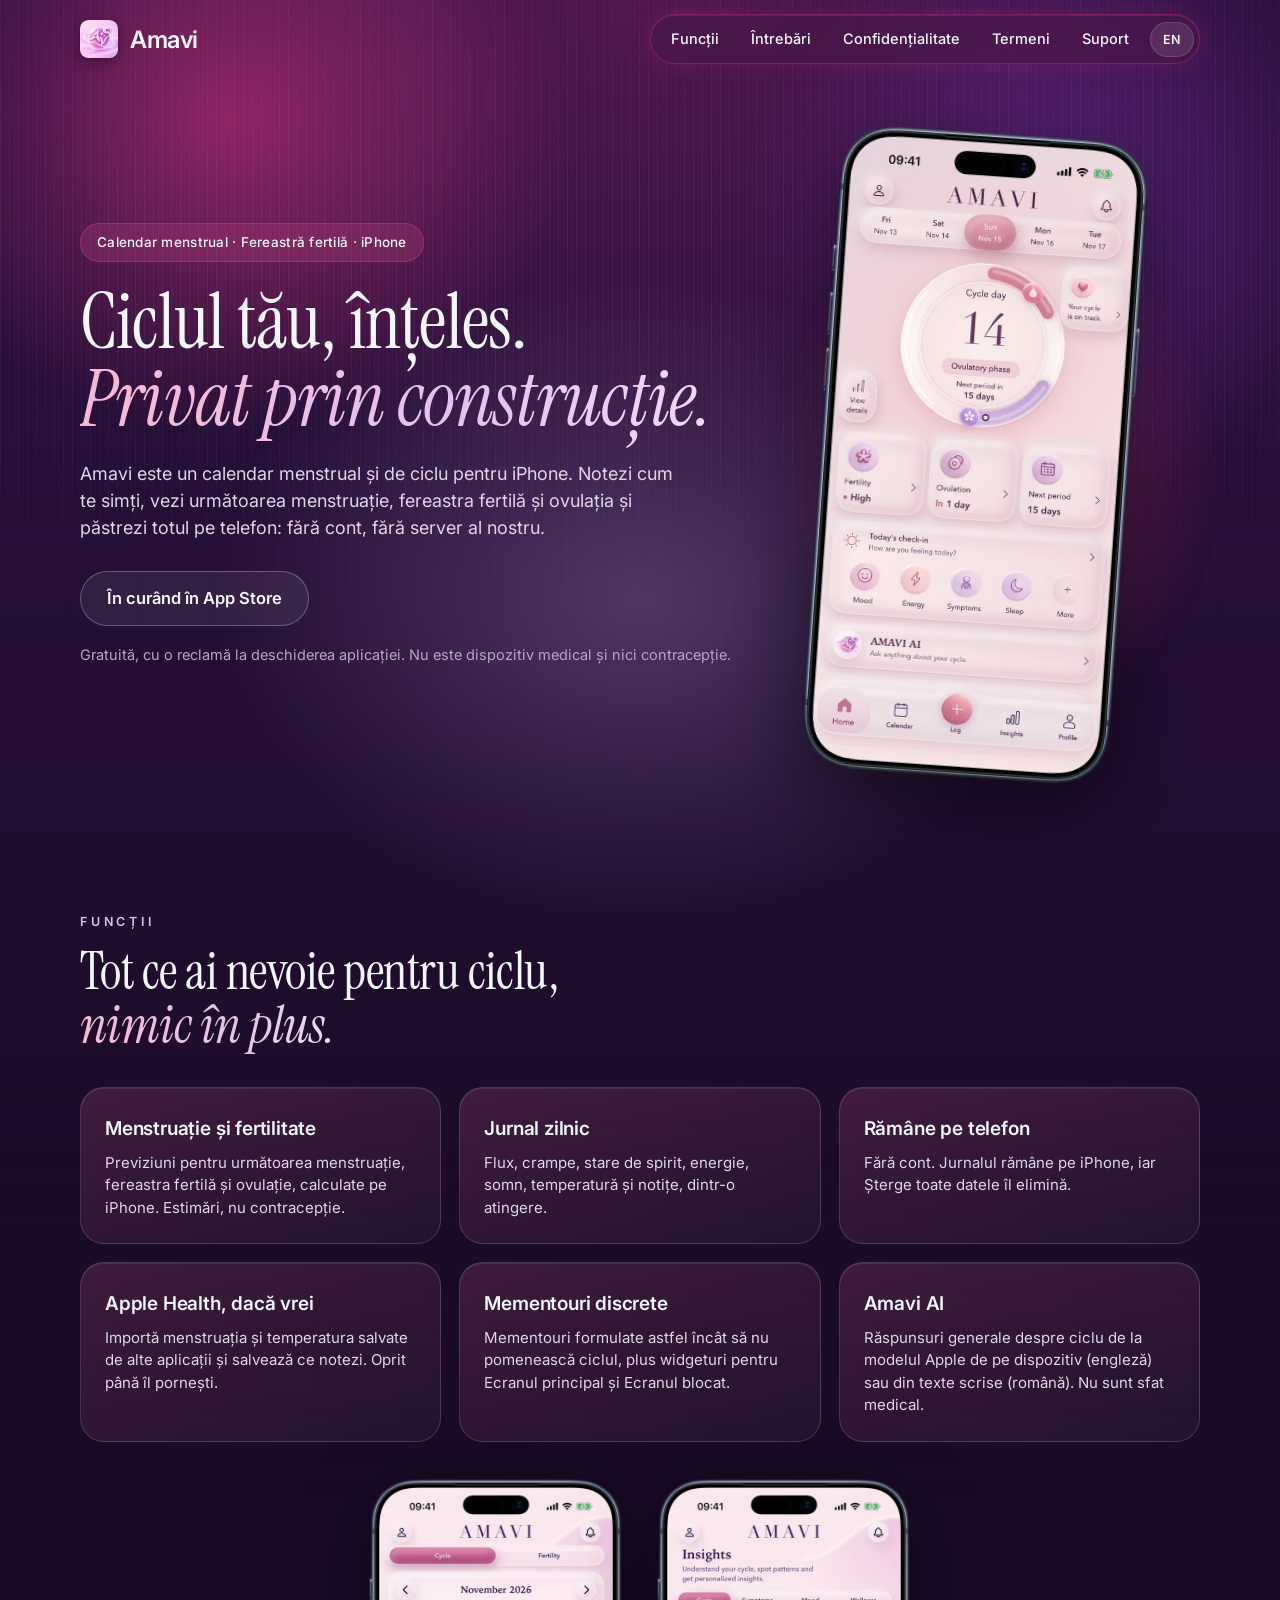
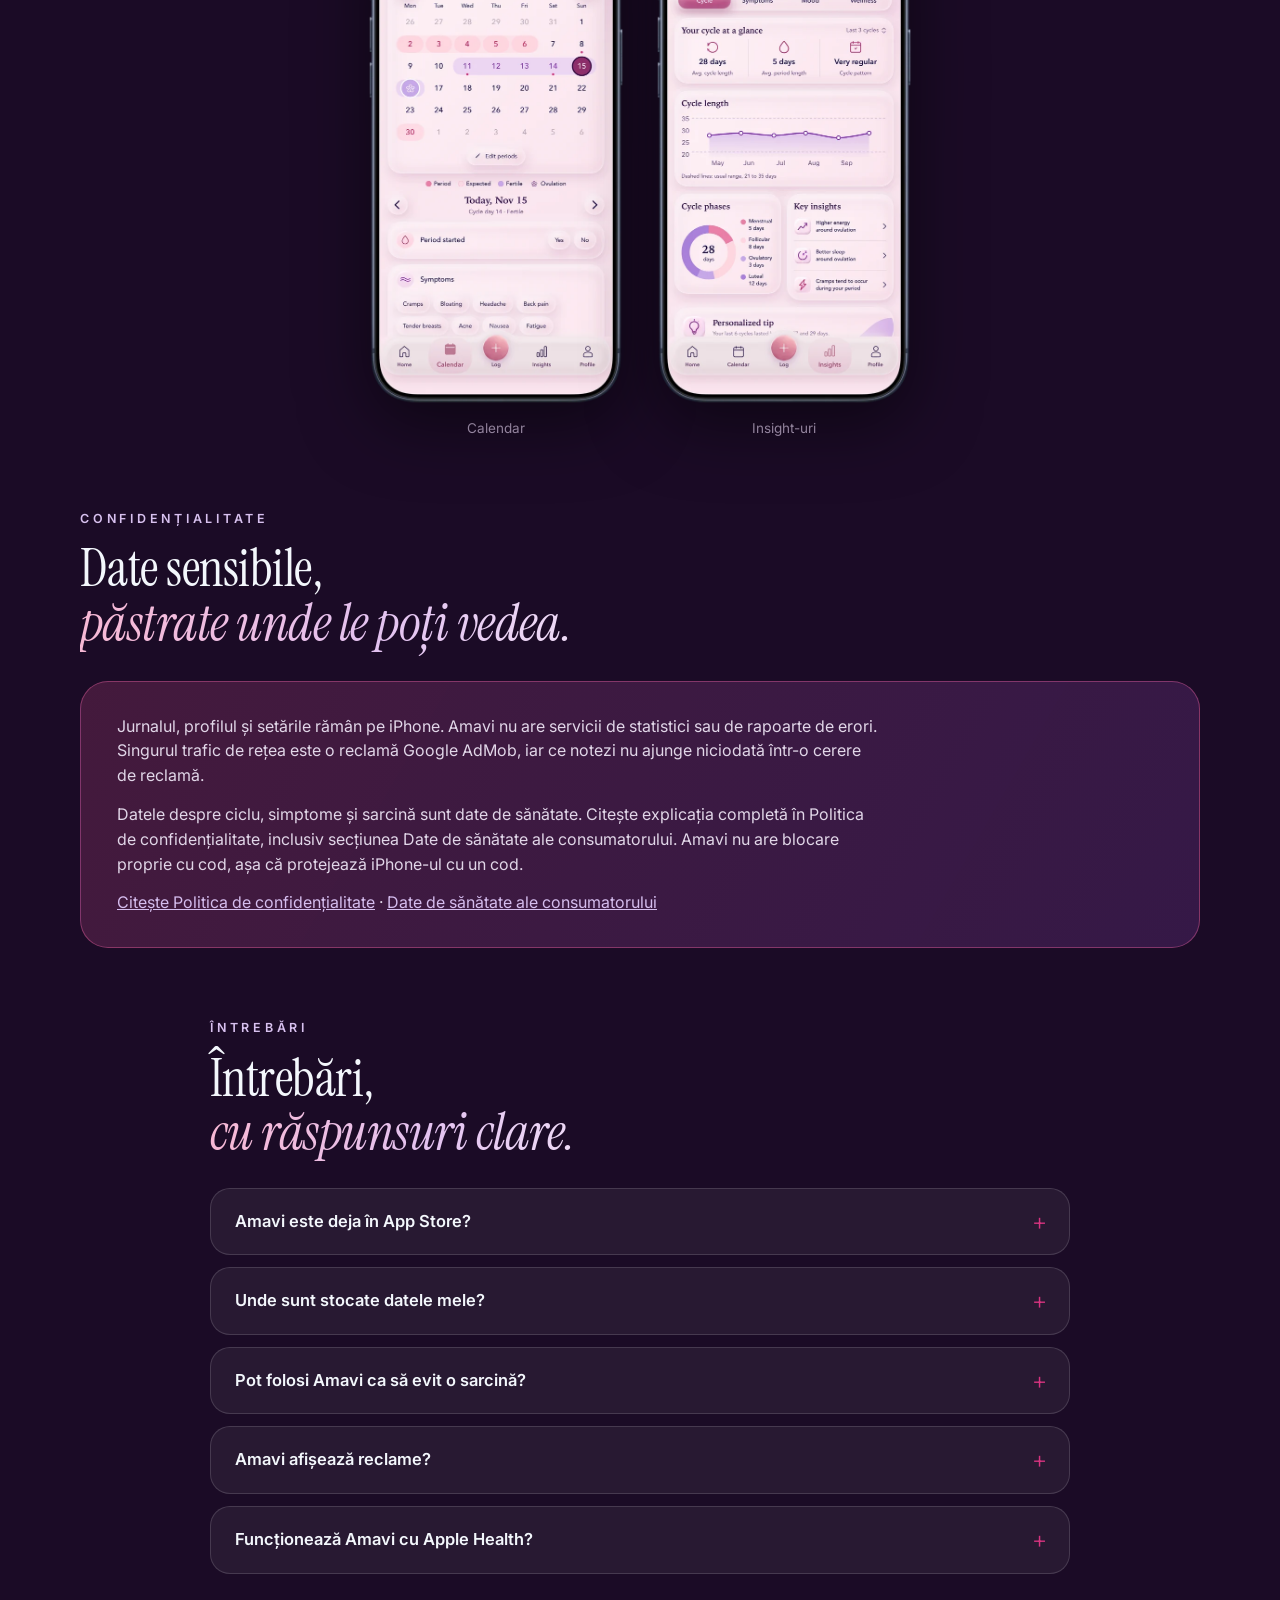
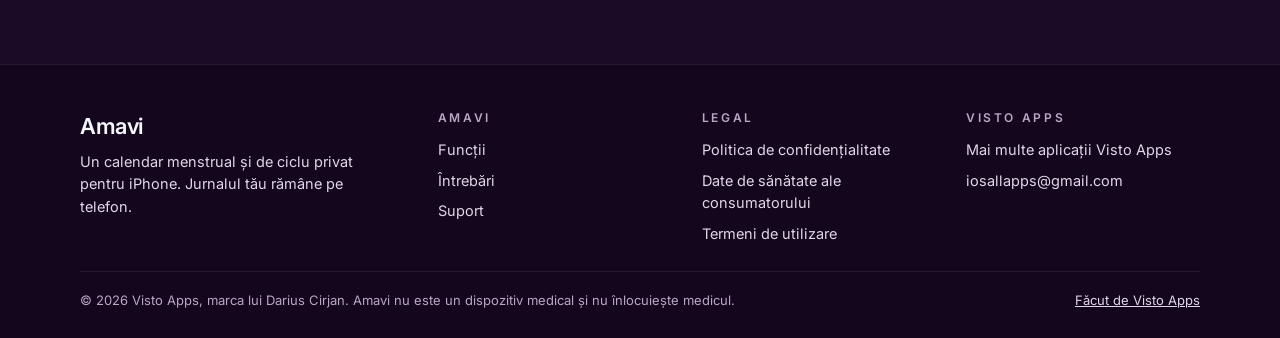
==== ro/index.html @ e2c87679 "Redesign site in the Visto style - aurora in the app palette, glass cards, real app screens, bilingu" ====
<!DOCTYPE html>
<html lang="ro" data-lang-fixed="ro">
<head>
    <meta charset="UTF-8">
    <meta name="viewport" content="width=device-width, initial-scale=1.0">
    <title data-en="Amavi: Period Tracker and Cycle Calendar" data-ro="Amavi: calendar menstrual și tracker de ciclu">Amavi: calendar menstrual și tracker de ciclu</title>
    <meta name="description" content="Amavi este un calendar menstrual privat pentru iPhone: următoarea menstruație, fereastra fertilă, ovulația și jurnal zilnic. Jurnalul rămâne pe telefonul tău. În curând." data-ro="Amavi este un calendar menstrual privat pentru iPhone: următoarea menstruație, fereastra fertilă, ovulația și jurnal zilnic. Jurnalul rămâne pe telefonul tău. În curând.">
    <meta name="author" content="Visto Apps">
    <meta name="robots" content="index, follow">
    <link rel="canonical" href="https://amaviapp.com/ro/">
    <link rel="alternate" hreflang="en" href="https://amaviapp.com/">
    <link rel="alternate" hreflang="ro" href="https://amaviapp.com/ro/">
    <link rel="alternate" hreflang="x-default" href="https://amaviapp.com/">
    <meta property="og:title" content="Amavi: calendar menstrual și de ciclu privat pentru iPhone" data-ro="Amavi: calendar menstrual și de ciclu privat pentru iPhone">
    <meta property="og:description" content="Previziuni pentru menstruație, fereastra fertilă și ovulație și jurnal zilnic. Jurnalul rămâne pe iPhone. În curând în App Store." data-ro="Previziuni pentru menstruație, fereastra fertilă și ovulație și jurnal zilnic. Jurnalul rămâne pe iPhone. În curând în App Store.">
    <meta property="og:type" content="website">
    <meta property="og:url" content="https://amaviapp.com/ro/">
    <meta property="og:site_name" content="Amavi">
    <meta property="og:image" content="https://amaviapp.com/og-image.jpg">
    <meta property="og:image:width" content="1200">
    <meta property="og:image:height" content="630">
    <meta property="og:locale" content="ro_RO">
    <meta property="og:locale:alternate" content="en_GB">
    <meta name="twitter:card" content="summary_large_image">
    <meta name="twitter:title" content="Amavi: calendar menstrual și de ciclu privat pentru iPhone" data-ro="Amavi: calendar menstrual și de ciclu privat pentru iPhone">
    <meta name="twitter:description" content="Previziuni pentru menstruație, fereastra fertilă și ovulație și jurnal zilnic. Jurnalul rămâne pe iPhone. În curând în App Store." data-ro="Previziuni pentru menstruație, fereastra fertilă și ovulație și jurnal zilnic. Jurnalul rămâne pe iPhone. În curând în App Store.">
    <meta name="twitter:image" content="https://amaviapp.com/og-image.jpg">
    <link rel="icon" type="image/png" sizes="32x32" href="../favicon-32.png">
    <link rel="icon" type="image/x-icon" href="../favicon.ico">
    <link rel="apple-touch-icon" href="../apple-touch-icon.png">
    <meta name="theme-color" content="#1b0b26">
    <meta name="apple-mobile-web-app-title" content="Amavi">
    <link rel="preload" href="../assets/fonts/instrument-serif.woff2" as="font" type="font/woff2" crossorigin>
    <link rel="preload" href="../assets/fonts/inter.woff2" as="font" type="font/woff2" crossorigin>
    <link rel="preload" href="../img/phone/home.webp" as="image" type="image/webp" fetchpriority="high">
    <link rel="stylesheet" href="../styles.css?v=20261115a">
    <script type="application/ld+json">{"@context": "https://schema.org", "@graph": [{"@type": "MobileApplication", "@id": "https://amaviapp.com/#app", "name": "Amavi", "alternateName": "Amavi: Period Tracker", "description": "Private period and cycle tracker for iPhone: log your cycle and get forecasts for your next period, fertile window and ovulation. Your logs stay on your iPhone.", "operatingSystem": "iOS 18.0 or later", "applicationCategory": "HealthApplication", "url": "https://amaviapp.com/", "image": "https://amaviapp.com/img/icon-256.webp", "screenshot": ["https://amaviapp.com/img/phone/home.webp", "https://amaviapp.com/img/phone/calendar.webp", "https://amaviapp.com/img/phone/insights.webp"], "inLanguage": ["en", "ro"], "author": {"@id": "https://vistoapps.com/#org"}, "publisher": {"@id": "https://vistoapps.com/#org"}}, {"@type": "Organization", "@id": "https://vistoapps.com/#org", "name": "Visto Apps", "url": "https://vistoapps.com", "email": "iosallapps@gmail.com", "founder": {"@type": "Person", "name": "Darius Cirjan"}}, {"@type": "WebSite", "@id": "https://amaviapp.com/#site", "url": "https://amaviapp.com/", "name": "Amavi", "publisher": {"@id": "https://vistoapps.com/#org"}, "inLanguage": ["en", "ro"]}]}</script>
    <script src="../animations.js?v=20261115a" defer></script>
    <script type="application/ld+json" data-gen="faq">{"@context": "https://schema.org", "@type": "FAQPage", "mainEntity": [{"@type": "Question", "name": "Amavi este deja în App Store?", "acceptedAnswer": {"@type": "Answer", "text": "Încă nu. Amavi vine în curând în App Store pentru iPhone (iOS 18 sau mai nou)."}}, {"@type": "Question", "name": "Unde sunt stocate datele mele?", "acceptedAnswer": {"@type": "Answer", "text": "Doar pe iPhone-ul tău. Nu există cont și nici server al nostru care să primească jurnalul. În aplicație, Profil, Șterge toate datele elimină tot. Vezi Politica de confidențialitate pentru detalii, inclusiv despre Apple Health și copiile de siguranță."}}, {"@type": "Question", "name": "Pot folosi Amavi ca să evit o sarcină?", "acceptedAnswer": {"@type": "Answer", "text": "Nu. Amavi nu este un contraceptiv și nici un dispozitiv medical. Previziunile pentru menstruație, fereastra fertilă și ovulație sunt estimări și pot fi greșite. Discută cu medicul despre contracepție."}}, {"@type": "Question", "name": "Amavi afișează reclame?", "acceptedAnswer": {"@type": "Answer", "text": "Da. Amavi este gratuită și afișează o reclamă pe tot ecranul de la Google AdMob când deschizi aplicația sau te întorci în ea. Ce notezi nu ajunge niciodată într-o cerere de reclamă. Alegerile pentru reclame se schimbă în Profil, Opțiuni de confidențialitate pentru reclame (unde se aplică formularul de consimțământ) și în Setări iOS, Confidențialitate și securitate, Urmărire."}}, {"@type": "Question", "name": "Funcționează Amavi cu Apple Health?", "acceptedAnswer": {"@type": "Answer", "text": "Opțional. Dacă pornești Profil, Apple Health, Amavi citește menstruația, sângerările intermenstruale, temperatura bazală, testele de ovulație și de sarcină și activitatea sexuală salvate de alte aplicații și salvează ce notezi. Totul rămâne pe iPhone și poți opri oricând."}}]}</script>
</head>
<body>
    <a href="#main" class="skip-link" data-en="Skip to main content" data-ro="Sari la conținutul principal">Sari la conținutul principal</a>
    <div class="animated-bg" aria-hidden="true"></div>
    <header>
        <div class="container">
            <a href=".././" class="logo"><img src="../img/icon.webp" alt="" width="38" height="38">Amavi</a>
            <button class="mobile-menu-btn" aria-label="Toggle menu" aria-expanded="false">
                <svg width="24" height="24" viewBox="0 0 24 24" fill="none" stroke="currentColor" stroke-width="2" stroke-linecap="round" stroke-linejoin="round" aria-hidden="true"><line x1="3" y1="6" x2="21" y2="6"></line><line x1="3" y1="12" x2="21" y2="12"></line><line x1="3" y1="18" x2="21" y2="18"></line></svg>
            </button>
            <nav aria-label="Main">
            <ul class="nav-links">
                <li><a href="index.html#features" data-en="Features" data-ro="Funcții">Funcții</a></li>
                <li><a href="index.html#faq" data-en="FAQ" data-ro="Întrebări">Întrebări</a></li>
                <li><a href="privacy.html" data-en="Privacy" data-ro="Confidențialitate">Confidențialitate</a></li>
                <li><a href="terms.html" data-en="Terms" data-ro="Termeni">Termeni</a></li>
                <li><a href="support.html" data-en="Support" data-ro="Suport">Suport</a></li>
                <li><button id="lang-toggle" class="lang-btn" aria-label="Switch language">RO</button></li>
            </ul>
            </nav>
        </div>
    </header>
    <main id="main">
        <section class="hero">
            <div class="container">
                <div class="hero-content">
                    <p class="hero-pill" data-en="Period tracker · Fertile window · iPhone" data-ro="Calendar menstrual · Fereastră fertilă · iPhone">Calendar menstrual · Fereastră fertilă · iPhone</p>
                    <h1 data-en="Your cycle, understood.&lt;br&gt;&lt;em&gt;Private by design.&lt;/em&gt;" data-ro="Ciclul tău, înțeles.&lt;br&gt;&lt;em&gt;Privat prin construcție.&lt;/em&gt;">Ciclul tău, înțeles.<br><em>Privat prin construcție.</em></h1>
                    <p class="tagline" data-en="Amavi is a period and cycle tracker for iPhone. Log how you feel, see your next period, fertile window and ovulation, and keep it all on your phone: no account, no server of ours." data-ro="Amavi este un calendar menstrual și de ciclu pentru iPhone. Notezi cum te simți, vezi următoarea menstruație, fereastra fertilă și ovulația și păstrezi totul pe telefon: fără cont, fără server al nostru.">Amavi este un calendar menstrual și de ciclu pentru iPhone. Notezi cum te simți, vezi următoarea menstruație, fereastra fertilă și ovulația și păstrezi totul pe telefon: fără cont, fără server al nostru.</p>
                    <div class="cta-buttons">
                        <span class="btn-soon" role="note"><span data-en="Coming soon to the App Store" data-ro="În curând în App Store">În curând în App Store</span></span>
                    </div>
                    <p class="trust-line" data-en="Free, with an ad when you open the app. Not a medical device and not contraception." data-ro="Gratuită, cu o reclamă la deschiderea aplicației. Nu este dispozitiv medical și nici contracepție.">Gratuită, cu o reclamă la deschiderea aplicației. Nu este dispozitiv medical și nici contracepție.</p>
                </div>
                <figure class="hero-phone"><img alt="Ecranul principal Amavi cu inelul ciclului, fertilitatea, ovulația și următoarea menstruație" src="../img/phone/home.webp" width="560" height="1143" fetchpriority="high" data-en="Amavi home screen with the cycle ring, fertility, ovulation and next period" data-ro="Ecranul principal Amavi cu inelul ciclului, fertilitatea, ovulația și următoarea menstruație"></figure>
            </div>
        </section>
        <section class="features" id="features">
            <div class="container">
                <span class="section-label" data-en="Features" data-ro="Funcții">Funcții</span>
                <h2 data-en="Everything for your cycle,&lt;br&gt;&lt;em&gt;nothing you did not ask for.&lt;/em&gt;" data-ro="Tot ce ai nevoie pentru ciclu,&lt;br&gt;&lt;em&gt;nimic în plus.&lt;/em&gt;">Tot ce ai nevoie pentru ciclu,<br><em>nimic în plus.</em></h2>
                <div class="features-grid">
                    <div class="feature-card"><h3 data-en="Period and fertility" data-ro="Menstruație și fertilitate">Menstruație și fertilitate</h3><p data-en="Forecasts for your next period, fertile window and ovulation, calculated on your iPhone. Estimates, not contraception." data-ro="Previziuni pentru următoarea menstruație, fereastra fertilă și ovulație, calculate pe iPhone. Estimări, nu contracepție.">Previziuni pentru următoarea menstruație, fereastra fertilă și ovulație, calculate pe iPhone. Estimări, nu contracepție.</p></div>
                    <div class="feature-card"><h3 data-en="Daily log" data-ro="Jurnal zilnic">Jurnal zilnic</h3><p data-en="Flow, cramps, mood, energy, sleep, temperature and notes, in a tap." data-ro="Flux, crampe, stare de spirit, energie, somn, temperatură și notițe, dintr-o atingere.">Flux, crampe, stare de spirit, energie, somn, temperatură și notițe, dintr-o atingere.</p></div>
                    <div class="feature-card"><h3 data-en="Stays on your phone" data-ro="Rămâne pe telefon">Rămâne pe telefon</h3><p data-en="No account. Your logs stay on your iPhone, and Delete all data removes them." data-ro="Fără cont. Jurnalul rămâne pe iPhone, iar Șterge toate datele îl elimină.">Fără cont. Jurnalul rămâne pe iPhone, iar Șterge toate datele îl elimină.</p></div>
                    <div class="feature-card"><h3 data-en="Apple Health, if you want" data-ro="Apple Health, dacă vrei">Apple Health, dacă vrei</h3><p data-en="Import periods and temperature that other apps saved, and save what you log. Off until you turn it on." data-ro="Importă menstruația și temperatura salvate de alte aplicații și salvează ce notezi. Oprit până îl pornești.">Importă menstruația și temperatura salvate de alte aplicații și salvează ce notezi. Oprit până îl pornești.</p></div>
                    <div class="feature-card"><h3 data-en="Discreet reminders" data-ro="Mementouri discrete">Mementouri discrete</h3><p data-en="Reminders worded so they never mention your cycle, and widgets for Home and Lock Screen." data-ro="Mementouri formulate astfel încât să nu pomenească ciclul, plus widgeturi pentru Ecranul principal și Ecranul blocat.">Mementouri formulate astfel încât să nu pomenească ciclul, plus widgeturi pentru Ecranul principal și Ecranul blocat.</p></div>
                    <div class="feature-card"><h3 data-en="Amavi AI" data-ro="Amavi AI">Amavi AI</h3><p data-en="General answers about your cycle from Apple&#x27;s on-device model (English) or written texts (Romanian). Not medical advice." data-ro="Răspunsuri generale despre ciclu de la modelul Apple de pe dispozitiv (engleză) sau din texte scrise (română). Nu sunt sfat medical.">Răspunsuri generale despre ciclu de la modelul Apple de pe dispozitiv (engleză) sau din texte scrise (română). Nu sunt sfat medical.</p></div>
                </div>
                <div class="screens">
                    <figure><img alt="Calendarul Amavi cu zilele de menstruație și fertile" src="../img/phone/calendar.webp" width="560" height="1143" loading="lazy" data-en="Amavi calendar with period and fertile days" data-ro="Calendarul Amavi cu zilele de menstruație și fertile"><figcaption data-en="Calendar" data-ro="Calendar">Calendar</figcaption></figure>
                    <figure><img alt="Insight-uri Amavi din ciclurile notate" src="../img/phone/insights.webp" width="560" height="1143" loading="lazy" data-en="Amavi insights from your logged cycles" data-ro="Insight-uri Amavi din ciclurile notate"><figcaption data-en="Insights" data-ro="Insight-uri">Insight-uri</figcaption></figure>
                </div>
            </div>
        </section>
        <section class="privacy-section">
            <div class="container">
                <span class="section-label" data-en="Privacy" data-ro="Confidențialitate">Confidențialitate</span>
                <h2 data-en="Sensitive data,&lt;br&gt;&lt;em&gt;kept where you can see it.&lt;/em&gt;" data-ro="Date sensibile,&lt;br&gt;&lt;em&gt;păstrate unde le poți vedea.&lt;/em&gt;">Date sensibile,<br><em>păstrate unde le poți vedea.</em></h2>
                <div class="privacy-note">
                    <p data-en="Your logs, profile and settings stay on your iPhone. Amavi has no analytics and no crash-reporting service. The only network traffic is one Google AdMob ad, and what you log is never put into an ad request." data-ro="Jurnalul, profilul și setările rămân pe iPhone. Amavi nu are servicii de statistici sau de rapoarte de erori. Singurul trafic de rețea este o reclamă Google AdMob, iar ce notezi nu ajunge niciodată într-o cerere de reclamă.">Jurnalul, profilul și setările rămân pe iPhone. Amavi nu are servicii de statistici sau de rapoarte de erori. Singurul trafic de rețea este o reclamă Google AdMob, iar ce notezi nu ajunge niciodată într-o cerere de reclamă.</p>
                    <p data-en="Cycle, symptom and pregnancy data are health data. Read the full explanation in the Privacy Policy, including the Consumer health data section. Amavi has no passcode lock of its own, so protect your iPhone with a passcode." data-ro="Datele despre ciclu, simptome și sarcină sunt date de sănătate. Citește explicația completă în Politica de confidențialitate, inclusiv secțiunea Date de sănătate ale consumatorului. Amavi nu are blocare proprie cu cod, așa că protejează iPhone-ul cu un cod.">Datele despre ciclu, simptome și sarcină sunt date de sănătate. Citește explicația completă în Politica de confidențialitate, inclusiv secțiunea Date de sănătate ale consumatorului. Amavi nu are blocare proprie cu cod, așa că protejează iPhone-ul cu un cod.</p>
                    <p><a href="privacy.html" data-en="Read the Privacy Policy" data-ro="Citește Politica de confidențialitate">Citește Politica de confidențialitate</a> · <a href="privacy.html#consumer-health-data" data-en="Consumer health data" data-ro="Date de sănătate ale consumatorului">Date de sănătate ale consumatorului</a></p>
                </div>
            </div>
        </section>
        <section class="faq" id="faq">
            <div class="container">
                <span class="section-label" data-en="FAQ" data-ro="Întrebări">Întrebări</span>
                <h2 data-en="Questions,&lt;br&gt;&lt;em&gt;answered plainly.&lt;/em&gt;" data-ro="Întrebări,&lt;br&gt;&lt;em&gt;cu răspunsuri clare.&lt;/em&gt;">Întrebări,<br><em>cu răspunsuri clare.</em></h2>
                <div class="faq-list">
                    <details class="faq-item"><summary data-en="Is Amavi on the App Store yet?" data-ro="Amavi este deja în App Store?">Amavi este deja în App Store?</summary><p data-en="Not yet. Amavi is coming soon to the App Store for iPhone (iOS 18 or later)." data-ro="Încă nu. Amavi vine în curând în App Store pentru iPhone (iOS 18 sau mai nou).">Încă nu. Amavi vine în curând în App Store pentru iPhone (iOS 18 sau mai nou).</p></details>
                    <details class="faq-item"><summary data-en="Where is my data stored?" data-ro="Unde sunt stocate datele mele?">Unde sunt stocate datele mele?</summary><p data-en="Only on your iPhone. There is no account and no server of ours that receives your logs. In the app, Profile, Delete all data removes everything. See the Privacy Policy for details, including Apple Health and backups." data-ro="Doar pe iPhone-ul tău. Nu există cont și nici server al nostru care să primească jurnalul. În aplicație, Profil, Șterge toate datele elimină tot. Vezi Politica de confidențialitate pentru detalii, inclusiv despre Apple Health și copiile de siguranță.">Doar pe iPhone-ul tău. Nu există cont și nici server al nostru care să primească jurnalul. În aplicație, Profil, Șterge toate datele elimină tot. Vezi Politica de confidențialitate pentru detalii, inclusiv despre Apple Health și copiile de siguranță.</p></details>
                    <details class="faq-item"><summary data-en="Can I use Amavi to avoid pregnancy?" data-ro="Pot folosi Amavi ca să evit o sarcină?">Pot folosi Amavi ca să evit o sarcină?</summary><p data-en="No. Amavi is not a contraceptive and not a medical device. Predictions of your period, fertile window and ovulation are estimates and can be wrong. Talk to a doctor about contraception." data-ro="Nu. Amavi nu este un contraceptiv și nici un dispozitiv medical. Previziunile pentru menstruație, fereastra fertilă și ovulație sunt estimări și pot fi greșite. Discută cu medicul despre contracepție.">Nu. Amavi nu este un contraceptiv și nici un dispozitiv medical. Previziunile pentru menstruație, fereastra fertilă și ovulație sunt estimări și pot fi greșite. Discută cu medicul despre contracepție.</p></details>
                    <details class="faq-item"><summary data-en="Does Amavi show ads?" data-ro="Amavi afișează reclame?">Amavi afișează reclame?</summary><p data-en="Yes. Amavi is free and shows one full-screen ad from Google AdMob when you open the app or come back to it. What you log is never put into an ad request. You can change your ad choices in Profile, Ad privacy choices (where the consent form applies) and in iOS Settings, Privacy &amp; Security, Tracking." data-ro="Da. Amavi este gratuită și afișează o reclamă pe tot ecranul de la Google AdMob când deschizi aplicația sau te întorci în ea. Ce notezi nu ajunge niciodată într-o cerere de reclamă. Alegerile pentru reclame se schimbă în Profil, Opțiuni de confidențialitate pentru reclame (unde se aplică formularul de consimțământ) și în Setări iOS, Confidențialitate și securitate, Urmărire.">Da. Amavi este gratuită și afișează o reclamă pe tot ecranul de la Google AdMob când deschizi aplicația sau te întorci în ea. Ce notezi nu ajunge niciodată într-o cerere de reclamă. Alegerile pentru reclame se schimbă în Profil, Opțiuni de confidențialitate pentru reclame (unde se aplică formularul de consimțământ) și în Setări iOS, Confidențialitate și securitate, Urmărire.</p></details>
                    <details class="faq-item"><summary data-en="Does Amavi work with Apple Health?" data-ro="Funcționează Amavi cu Apple Health?">Funcționează Amavi cu Apple Health?</summary><p data-en="Optionally. If you switch on Profile, Apple Health, Amavi reads periods, spotting, basal body temperature, ovulation and pregnancy tests and sexual activity that other apps saved, and saves what you log. It stays on your iPhone and you can turn it off at any time." data-ro="Opțional. Dacă pornești Profil, Apple Health, Amavi citește menstruația, sângerările intermenstruale, temperatura bazală, testele de ovulație și de sarcină și activitatea sexuală salvate de alte aplicații și salvează ce notezi. Totul rămâne pe iPhone și poți opri oricând.">Opțional. Dacă pornești Profil, Apple Health, Amavi citește menstruația, sângerările intermenstruale, temperatura bazală, testele de ovulație și de sarcină și activitatea sexuală salvate de alte aplicații și salvează ce notezi. Totul rămâne pe iPhone și poți opri oricând.</p></details>
                </div>
            </div>
        </section>
    </main>
    <footer>
        <div class="container">
            <div class="footer-content">
                <div class="footer-section">
                    <h3>Amavi</h3>
                    <p data-en="A private period and cycle tracker for iPhone. Your logs stay on your phone." data-ro="Un calendar menstrual și de ciclu privat pentru iPhone. Jurnalul tău rămâne pe telefon.">Un calendar menstrual și de ciclu privat pentru iPhone. Jurnalul tău rămâne pe telefon.</p>
                </div>
                <div class="footer-section">
                    <h4 data-en="Amavi" data-ro="Amavi">Amavi</h4>
                    <ul>
                        <li><a href="index.html#features" data-en="Features" data-ro="Funcții">Funcții</a></li>
                        <li><a href="index.html#faq" data-en="FAQ" data-ro="Întrebări">Întrebări</a></li>
                        <li><a href="support.html" data-en="Support" data-ro="Suport">Suport</a></li>
                    </ul>
                </div>
                <div class="footer-section">
                    <h4 data-en="Legal" data-ro="Legal">Legal</h4>
                    <ul>
                        <li><a href="privacy.html" data-en="Privacy Policy" data-ro="Politica de confidențialitate">Politica de confidențialitate</a></li>
                        <li><a href="privacy.html#consumer-health-data" data-en="Consumer health data" data-ro="Date de sănătate ale consumatorului">Date de sănătate ale consumatorului</a></li>
                        <li><a href="terms.html" data-en="Terms of Use" data-ro="Termeni de utilizare">Termeni de utilizare</a></li>
                    </ul>
                </div>
                <div class="footer-section">
                    <h4>Visto Apps</h4>
                    <ul>
                        <li><a href="https://vistoapps.com/apps.html" data-en="More apps by Visto Apps" data-ro="Mai multe aplicații Visto Apps">Mai multe aplicații Visto Apps</a></li>
                        <li><a href="mailto:iosallapps@gmail.com">iosallapps@gmail.com</a></li>
                    </ul>
                </div>
            </div>
            <div class="footer-bottom">
                <span data-en="© 2026 Visto Apps, the brand of Darius Cirjan. Amavi is not a medical device and does not replace a doctor." data-ro="© 2026 Visto Apps, marca lui Darius Cirjan. Amavi nu este un dispozitiv medical și nu înlocuiește medicul.">© 2026 Visto Apps, marca lui Darius Cirjan. Amavi nu este un dispozitiv medical și nu înlocuiește medicul.</span>
                <a href="https://vistoapps.com" rel="noopener" data-en="Made by Visto Apps" data-ro="Făcut de Visto Apps">Făcut de Visto Apps</a>
            </div>
        </div>
    </footer>
</body>
</html>
---- styles.css ----
/* Amavi. Visto Apps style: dark aurora in the app's colors, glass surfaces,
   Instrument Serif headlines, Inter text. Shared kit: ~/Developer/visto-apps. */

@font-face { font-family: "Instrument Serif"; src: url("assets/fonts/instrument-serif.woff2") format("woff2"); font-weight: 400; font-style: normal; font-display: swap; }
@font-face { font-family: "Instrument Serif"; src: url("assets/fonts/instrument-serif-italic.woff2") format("woff2"); font-weight: 400; font-style: italic; font-display: swap; }
@font-face { font-family: "Inter"; src: url("assets/fonts/inter.woff2") format("woff2"); font-weight: 100 900; font-style: normal; font-display: swap; }

:root {
  color-scheme: dark;
  /* app palette: the only block that changes between app sites */
  --c1: #d6337f;          /* primary, Amavi rose (AmaviPalette.tabSelected) */
  --c2: #c7a7e8;          /* secondary, lilac (fertileArc) */
  --c3: #7a2da6;          /* depth, plum (fertileInk) */
  --accent-a: #f7b8d4;    /* italic headline gradient */
  --accent-b: #e3c2f0;
  --on-c1: #3a0720;       /* text on the primary button */
  /* shared */
  --bg: #1b0b26;
  --bg-2: #2c1140;
  --text: #f3f7fc;
  --text-2: #e1d6e8;
  --text-3: #b9a6c6;
  --glass: rgba(255, 255, 255, 0.06);
  --glass-strong: rgba(255, 255, 255, 0.10);
  --glass-line: rgba(255, 255, 255, 0.14);
  --glass-line-2: rgba(255, 255, 255, 0.26);
  --divider: rgba(255, 255, 255, 0.14);
  --serif: "Instrument Serif", "Iowan Old Style", Georgia, serif;
  --sans: "Inter", -apple-system, BlinkMacSystemFont, "Segoe UI", Roboto, sans-serif;
  --radius: 28px;
  --radius-sm: 20px;
  --max: 1120px;
  --gutter: 40px;
  --ease: cubic-bezier(.2, .7, .2, 1);
  /* legacy names still used inline by a few elements */
  --text-primary: var(--text);
  --text-secondary: var(--text-2);
  --border-light: var(--glass-line);
}

*, *::before, *::after { box-sizing: border-box; }
html { -webkit-text-size-adjust: 100%; text-size-adjust: 100%; overflow-x: clip; scroll-behavior: smooth; }
body {
  margin: 0; min-height: 100vh; position: relative;
  background: var(--bg); color: var(--text);
  font-family: var(--sans); font-size: 16px; line-height: 1.55;
  -webkit-font-smoothing: antialiased; overflow-x: clip;
}
img { display: block; max-width: 100%; height: auto; }
a { color: inherit; }
button { font: inherit; color: inherit; }
h1, h2, h3, h4, p, figure { margin: 0; }
:focus-visible { outline: 2px solid var(--c2); outline-offset: 3px; border-radius: 10px; }
summary:focus-visible { outline-offset: -2px; }
.skip-link { position: absolute; left: 16px; top: -60px; z-index: 100; padding: 10px 16px; border-radius: 12px; background: var(--c1); color: var(--on-c1); font-weight: 600; text-decoration: none; }
.skip-link:focus { top: 12px; }

/* ---------- aurora background ---------- */
.animated-bg {
  position: absolute; left: 0; right: 0; top: 0; height: 1500px; z-index: -1; pointer-events: none; overflow: hidden;
  background:
    radial-gradient(38% 30% at 18% 8%, color-mix(in srgb, var(--c1) 55%, transparent), transparent 70%),
    radial-gradient(34% 28% at 82% 14%, color-mix(in srgb, var(--c3) 55%, transparent), transparent 70%),
    radial-gradient(46% 30% at 50% 40%, color-mix(in srgb, var(--c2) 26%, transparent), transparent 72%),
    radial-gradient(60% 40% at 50% 0%, color-mix(in srgb, var(--c1) 22%, var(--bg-2)), transparent 80%),
    linear-gradient(180deg, var(--bg-2), var(--bg) 85%);
  -webkit-mask-image: linear-gradient(180deg, #000 70%, transparent);
          mask-image: linear-gradient(180deg, #000 70%, transparent);
}
.animated-bg::after {
  content: ""; position: absolute; inset: 0 0 auto; height: 900px;
  background: repeating-linear-gradient(90deg, rgba(255,255,255,.05) 0 1px, transparent 1px 5px, rgba(255,255,255,.025) 5px 6px, transparent 6px 9px);
  -webkit-mask-image: linear-gradient(180deg, rgba(0,0,0,.5), #000 30%, rgba(0,0,0,.3) 60%, transparent);
          mask-image: linear-gradient(180deg, rgba(0,0,0,.5), #000 30%, rgba(0,0,0,.3) 60%, transparent);
}

/* ---------- layout ---------- */
.container { width: 100%; max-width: calc(var(--max) + var(--gutter) * 2); margin: 0 auto; padding-left: var(--gutter); padding-right: var(--gutter); }
main { position: relative; display: block; }
section { position: relative; }

/* ---------- header ---------- */
header { position: sticky; top: 0; z-index: 50; padding: 14px 0; transition: background .3s var(--ease); }
header.is-scrolled, header:has(.nav-links.active) { background: rgba(27, 11, 38, .78); -webkit-backdrop-filter: blur(18px); backdrop-filter: blur(18px); }
header .container { display: flex; align-items: center; gap: 20px; }
.logo { display: inline-flex; align-items: center; gap: 12px; font-weight: 600; font-size: 24px; letter-spacing: -.02em; text-decoration: none; margin-right: auto; }
.logo img { width: 38px; height: 38px; border-radius: 22.5%; box-shadow: 0 4px 14px rgba(0,0,0,.35); }
header nav { display: block; }
.nav-links {
  display: flex; align-items: center; gap: 2px; margin: 0; padding: 5px; list-style: none; border-radius: 999px;
  background: color-mix(in srgb, var(--c1) 12%, rgba(44, 17, 58, .6)); border: 1px solid color-mix(in srgb, var(--c1) 38%, transparent);
  box-shadow: inset 0 1px 0 rgba(255,255,255,.08), 0 0 24px color-mix(in srgb, var(--c1) 18%, transparent);
}
.nav-links a { display: block; padding: 8px 15px; border-radius: 999px; font-size: 14.5px; font-weight: 500; text-decoration: none; white-space: nowrap; transition: background .2s; }
.nav-links a:hover { background: rgba(255,255,255,.08); }
.nav-links a[aria-current="page"] { background: color-mix(in srgb, var(--c1) 45%, rgba(255,255,255,.06)); box-shadow: inset 0 1px 0 rgba(255,255,255,.2); }
.lang-btn {
  margin-left: 4px; padding: 7px 12px; border-radius: 999px; cursor: pointer; font-size: 12.5px; font-weight: 600; letter-spacing: .06em;
  background: rgba(255,255,255,.1); border: 1px solid var(--glass-line); color: var(--text);
}
.lang-btn:hover { background: rgba(255,255,255,.16); }
.mobile-menu-btn { display: none; width: 46px; height: 46px; place-items: center; border-radius: 14px; cursor: pointer; background: rgba(255,255,255,.08); border: 1px solid var(--glass-line); color: var(--text); }

/* ---------- type ---------- */
h1, h2 { font-family: var(--serif); font-weight: 400; letter-spacing: -.01em; text-wrap: balance; }
h1 em, h2 em, .accent {
  font-style: italic; padding-right: .06em;
  background: linear-gradient(95deg, var(--accent-a), var(--accent-b) 60%, color-mix(in srgb, var(--accent-b) 60%, white));
  -webkit-background-clip: text; background-clip: text; color: transparent;
}
.section-label {
  display: block; margin-bottom: 14px; font-size: 12.5px; font-weight: 600; letter-spacing: .3em; text-transform: uppercase;
  color: color-mix(in srgb, var(--c2) 70%, white);
}
section > .container > h2 { font-size: clamp(34px, 4.2vw, 52px); line-height: 1.04; margin-bottom: 18px; }
.section-intro, .how-it-works-subtitle { font-size: 18px; color: var(--text-2); max-width: 640px; margin-bottom: 36px; }

/* ---------- buttons ---------- */
.cta-buttons { display: flex; flex-wrap: wrap; gap: 14px; }
.btn-glow, .btn-store, .btn-outline {
  display: inline-flex; align-items: center; justify-content: center; gap: 12px; padding: 14px 26px; border-radius: 999px;
  font-weight: 600; font-size: 16.5px; text-decoration: none; transition: transform .2s var(--ease), box-shadow .2s, background .2s;
}
.btn-glow {
  background: linear-gradient(180deg, color-mix(in srgb, var(--c1) 55%, white), var(--c1)); color: var(--on-c1);
  box-shadow: 0 0 0 1px rgba(255,255,255,.5) inset, 0 10px 36px color-mix(in srgb, var(--c1) 50%, transparent);
}
.btn-glow:hover { transform: translateY(-1px); box-shadow: 0 0 0 1px rgba(255,255,255,.7) inset, 0 14px 46px color-mix(in srgb, var(--c1) 65%, transparent); }
.btn-store, .btn-outline { background: rgba(255,255,255,.07); border: 1px solid var(--glass-line-2); color: var(--text); }
.btn-store:hover, .btn-outline:hover { background: rgba(255,255,255,.12); transform: translateY(-1px); }
.btn-large { padding: 16px 30px; font-size: 17px; }
.trust-line { margin-top: 18px; font-size: 14.5px; color: var(--text-3); }

/* ---------- hero ---------- */
.hero { padding: 40px 0 70px; }
.hero .container { display: grid; grid-template-columns: minmax(0, 1.25fr) minmax(0, .75fr); gap: 40px; align-items: center; }
.hero-pill {
  display: inline-block; margin-bottom: 22px; padding: 8px 16px; border-radius: 999px; font-size: 13.5px; font-weight: 500; letter-spacing: .02em;
  background: color-mix(in srgb, var(--c1) 16%, rgba(255,255,255,.04)); border: 1px solid color-mix(in srgb, var(--c1) 45%, transparent);
}
.hero-content h1 { font-size: clamp(44px, 6vw, 78px); line-height: 1; }
.hero-content .tagline { margin: 22px 0 30px; max-width: 600px; font-size: 18px; line-height: 1.5; color: var(--text-2); }
.hero-phone { position: relative; justify-self: center; width: min(320px, 100%); }
.hero-phone::before {
  content: ""; position: absolute; inset: 12% -18% 6%; z-index: -1; border-radius: 50%;
  background: radial-gradient(closest-side, color-mix(in srgb, var(--c1) 55%, transparent), transparent);
  filter: blur(10px);
}
.hero-phone img { width: 100%; transform: rotate(4deg); transform-origin: 0 0; filter: drop-shadow(0 24px 40px rgba(0,0,0,.5)); }

/* ---------- glass cards (countries, features) ---------- */
.countries, .features, .how-it-works, .plans, .faq { padding: 70px 0; }
.countries-grid, .features-grid { display: grid; grid-template-columns: repeat(3, minmax(0, 1fr)); gap: 18px; margin-top: 34px; }
.country-card, .feature-card {
  position: relative; padding: 26px 24px 24px; border-radius: 24px;
  background: linear-gradient(160deg, color-mix(in srgb, var(--c1) 14%, rgba(255,255,255,.05)), rgba(255,255,255,.03));
  border: 1px solid var(--glass-line); box-shadow: inset 0 1px 0 rgba(255,255,255,.08);
  transition: transform .25s var(--ease), border-color .25s, box-shadow .25s;
}
.country-card:hover, .feature-card:hover { transform: translateY(-4px); border-color: color-mix(in srgb, var(--c1) 55%, white 10%); box-shadow: 0 0 34px color-mix(in srgb, var(--c1) 25%, transparent); }
.country-card h3, .feature-card h3 { font-size: 19px; font-weight: 600; letter-spacing: -.01em; margin-bottom: 8px; }
.country-crs { font-size: 15px; color: var(--text-2); margin-bottom: 8px; }
.country-crs strong { color: var(--text); }
.country-tier { font-size: 14px; color: var(--text-3); line-height: 1.5; }
.feature-card p { font-size: 15px; color: var(--text-2); line-height: 1.5; }
.feature-icon {
  width: 52px; height: 52px; display: grid; place-items: center; margin-bottom: 18px; border-radius: 16px;
  background: color-mix(in srgb, var(--c1) 22%, transparent); border: 1px solid color-mix(in srgb, var(--c1) 45%, transparent);
  color: color-mix(in srgb, var(--c1) 40%, white);
}
.feature-icon svg { width: 26px; height: 26px; }
.pro-tag {
  display: inline-block; vertical-align: 2px; margin-left: 6px; padding: 2px 9px; border-radius: 999px; font-size: 11.5px; font-weight: 600; letter-spacing: .04em;
  background: linear-gradient(180deg, color-mix(in srgb, var(--c1) 55%, white), var(--c1)); color: var(--on-c1);
}

/* country flags drawn as bands */
.country-flag { display: flex; width: 56px; height: 38px; border-radius: 8px; overflow: hidden; margin-bottom: 18px; box-shadow: 0 4px 12px rgba(0,0,0,.35); border: 1px solid var(--glass-line); }
.country-flag .flag-band { flex: 1; height: 100%; display: block; }
.country-flag svg { width: 100%; height: 100%; display: block; }
.country-flag.flag-horizontal { flex-direction: column; }
.country-flag.flag-horizontal .flag-band { width: 100%; }

/* ---------- accuracy note + phone shots ---------- */
.accuracy-note {
  display: grid; grid-template-columns: minmax(0, 1fr) 280px; gap: 40px; align-items: center; margin-top: 34px; padding: 36px 40px; border-radius: var(--radius);
  background: linear-gradient(120deg, color-mix(in srgb, var(--c1) 18%, rgba(255,255,255,.04)), color-mix(in srgb, var(--c3) 16%, rgba(255,255,255,.03)));
  border: 1px solid color-mix(in srgb, var(--c1) 35%, var(--glass-line));
}
.accuracy-note h3 { font-family: var(--serif); font-weight: 400; font-size: clamp(26px, 2.6vw, 34px); line-height: 1.1; margin-bottom: 16px; }
.accuracy-note p { color: var(--text-2); margin-bottom: 14px; }
.accuracy-note-kicker { color: var(--text) !important; font-weight: 600; margin-bottom: 0 !important; }
.shot img { width: 100%; filter: drop-shadow(0 20px 34px rgba(0,0,0,.5)); }
.shot figcaption { margin-top: 14px; font-size: 13.5px; color: var(--text-3); line-height: 1.45; text-align: center; }
.accuracy-shot { width: 100%; max-width: 280px; justify-self: center; }

/* ---------- how it works ---------- */
.steps { display: grid; grid-template-columns: repeat(4, minmax(0, 1fr)); gap: 0; margin-top: 10px; }
.step { padding: 6px 26px 6px; border-left: 1px solid var(--divider); }
.step:first-child { border-left: 0; padding-left: 0; }
.step-number {
  width: 40px; height: 34px; display: grid; place-items: center; margin-bottom: 16px; border-radius: 11px; font-size: 15px; font-weight: 600;
  background: color-mix(in srgb, var(--c1) 25%, transparent); border: 1px solid color-mix(in srgb, var(--c1) 55%, transparent);
}
.step h3 { font-size: 18px; font-weight: 600; margin-bottom: 8px; }
.step p { font-size: 15px; color: var(--text-2); }

/* ---------- plans ---------- */
.plans .container { display: grid; grid-template-columns: minmax(0, 1fr) 280px; gap: 18px 50px; align-items: start; }
.plans h2, .plans-grid, .plans-note { grid-column: 1; }
.plans-shot { grid-column: 2; grid-row: 1 / span 3; max-width: 280px; justify-self: center; }
.plans-grid { display: grid; grid-template-columns: repeat(2, minmax(0, 1fr)); gap: 18px; }
.plan-col { padding: 26px 26px 24px; border-radius: 24px; background: var(--glass); border: 1px solid var(--glass-line); }
.plan-col:last-child { background: linear-gradient(160deg, color-mix(in srgb, var(--c1) 26%, transparent), color-mix(in srgb, var(--c3) 18%, transparent)); border-color: color-mix(in srgb, var(--c1) 55%, white 10%); box-shadow: 0 0 34px color-mix(in srgb, var(--c1) 22%, transparent); }
.plan-col h3 { font-size: 20px; font-weight: 600; margin-bottom: 14px; }
.plan-col ul { margin: 0; padding: 0; list-style: none; display: grid; gap: 10px; }
.plan-col li { position: relative; padding-left: 26px; font-size: 15px; color: var(--text-2); }
.plan-col li::before { content: ""; position: absolute; left: 2px; top: .5em; width: 12px; height: 7px; border-left: 2px solid var(--c1); border-bottom: 2px solid var(--c1); transform: rotate(-45deg); }
.plans-note { font-size: 14.5px; color: var(--text-3); }

/* ---------- FAQ ---------- */
.faq .container { max-width: calc(860px + var(--gutter) * 2); }
.faq-list { display: grid; gap: 12px; margin-top: 28px; }
.faq-item { border-radius: 20px; background: var(--glass); border: 1px solid var(--glass-line); overflow: hidden; }
.faq-item[open] { border-color: color-mix(in srgb, var(--c1) 45%, var(--glass-line)); }
.faq-item summary { position: relative; list-style: none; cursor: pointer; padding: 20px 56px 20px 24px; font-weight: 600; font-size: 16.5px; }
.faq-item summary::-webkit-details-marker { display: none; }
.faq-item summary::after { content: "+"; position: absolute; right: 22px; top: 50%; transform: translateY(-50%); font-size: 24px; font-weight: 300; color: var(--c1); transition: transform .2s; }
.faq-item[open] summary::after { transform: translateY(-50%) rotate(45deg); }
.faq-item summary:hover { background: rgba(255,255,255,.03); }
.faq-item p { padding: 0 24px 22px; color: var(--text-2); }
.faq-item a { color: color-mix(in srgb, var(--c2) 75%, white); }

/* ---------- CTA ---------- */
.cta-section { padding: 30px 0 80px; }
.cta-section .container {
  position: relative; overflow: hidden; text-align: center; padding-top: 50px; padding-bottom: 54px; border-radius: var(--radius);
  max-width: calc(var(--max) - 80px);
  background: linear-gradient(110deg, color-mix(in srgb, var(--c1) 34%, transparent), color-mix(in srgb, var(--c3) 26%, transparent) 55%, color-mix(in srgb, var(--c2) 22%, transparent));
  border: 1.5px solid color-mix(in srgb, var(--c1) 50%, white 15%);
}
.cta-section h2 { font-size: clamp(30px, 3.6vw, 46px); line-height: 1.08; max-width: 760px; margin: 0 auto 14px; }
.cta-section p { font-size: 18px; color: var(--text-2); margin-bottom: 30px !important; }
.cta-section .cta-buttons { justify-content: center; }
#lottie-cta { width: 90px; height: 90px; margin: 0 auto 10px; }

/* ---------- legal / about / support pages ---------- */
.legal-page { max-width: 820px; margin: 0 auto; padding: 30px var(--gutter) 80px; }
.legal-page h1 { font-size: clamp(42px, 5.4vw, 64px); line-height: 1.02; margin-bottom: 12px; }
.legal-page .last-updated { color: var(--text-3); font-size: 14px; margin-bottom: 28px; }
.legal-page h2 { font-size: clamp(26px, 2.8vw, 34px); line-height: 1.1; margin: 44px 0 14px; }
.legal-page h3 { font-size: 18px; font-weight: 600; margin: 26px 0 10px; }
.legal-page p, .legal-page ul, .legal-page ol { color: var(--text-2); line-height: 1.7; margin: 0 0 16px; }
.legal-page ul { padding-left: 22px; }
.legal-page li { margin-bottom: 8px; }
.legal-page strong { color: var(--text); }
.legal-page a { color: color-mix(in srgb, var(--c2) 75%, white); text-decoration: underline; text-underline-offset: 3px; overflow-wrap: anywhere; }
.legal-page a:hover { color: var(--text); }
.legal-toc { margin: 0 0 12px; padding: 22px 26px; border-radius: 22px; background: var(--glass); border: 1px solid var(--glass-line); }
.legal-toc ol { columns: 2; column-gap: 32px; padding-left: 20px; margin: 0; }
.legal-toc li { margin: 0 0 6px; break-inside: avoid; }
.legal-toc a { color: var(--text-2); text-decoration: none; }
.legal-toc a:hover { color: var(--text); text-decoration: underline; }
.legal-section { scroll-margin-top: 90px; }
.table-wrap { overflow-x: auto; margin: 16px 0 20px; border-radius: 18px; border: 1px solid var(--glass-line); background: rgba(255,255,255,.04); }
.legal-table { width: 100%; border-collapse: collapse; font-size: 14px; line-height: 1.5; }
.legal-table th, .legal-table td { text-align: left; vertical-align: top; padding: 12px 14px; border-bottom: 1px solid rgba(255,255,255,.08); color: var(--text-2); }
.legal-table thead th { font-size: 11.5px; letter-spacing: .12em; text-transform: uppercase; color: var(--text-3); font-weight: 600; white-space: nowrap; }
.legal-table tbody th { color: var(--text); font-weight: 600; min-width: 140px; }
.legal-table tbody tr:last-child > * { border-bottom: 0; }
.legal-table small { color: var(--text-3); font-weight: 400; }

/* ---------- footer ---------- */
footer { position: relative; margin-top: 20px; background: rgba(16, 6, 24, .6); border-top: 1px solid rgba(255,255,255,.08); }
.footer-content { display: grid; grid-template-columns: 1.4fr repeat(3, 1fr); gap: 30px; padding: 44px 0 26px; }
.footer-section h3 { font-size: 22px; font-weight: 600; letter-spacing: -.02em; margin-bottom: 8px; }
.footer-section h4 { font-size: 12px; font-weight: 600; letter-spacing: .22em; text-transform: uppercase; color: var(--text-3); margin-bottom: 12px; }
.footer-section p { font-size: 14.5px; color: var(--text-2); max-width: 280px; }
.footer-section ul { margin: 0; padding: 0; list-style: none; display: grid; gap: 8px; }
.footer-section li { font-size: 14.5px; }
.footer-section a { text-decoration: none; color: var(--text-2); overflow-wrap: anywhere; }
.footer-section a:hover { color: var(--text); }
.footer-bottom { padding: 18px 0 28px; border-top: 1px solid rgba(255,255,255,.08); font-size: 13px; color: var(--text-3); display: flex; flex-wrap: wrap; gap: 8px 20px; justify-content: space-between; }
.footer-bottom a { color: var(--text-2); }

/* ---------- motion ---------- */
@media (prefers-reduced-motion: reduce) {
  html { scroll-behavior: auto; }
  *, *::before, *::after { transition: none !important; animation: none !important; }
}
@media (forced-colors: active) {
  h1 em, h2 em, .accent { color: CanvasText; background: none; }
}

/* ---------- responsive ---------- */
@media (max-width: 1080px) {
  .nav-links a { padding: 8px 11px; font-size: 14px; }
  .steps { grid-template-columns: repeat(2, minmax(0, 1fr)); row-gap: 30px; }
  .step:nth-child(3) { border-left: 0; padding-left: 0; }
}
@media (max-width: 900px) {
  :root { --gutter: 24px; }
  .mobile-menu-btn { display: grid; }
  header nav { position: absolute; left: 16px; right: 16px; top: calc(100% + 4px); }
  .nav-links { display: none; flex-direction: column; align-items: stretch; gap: 2px; padding: 10px; border-radius: 22px; background: rgba(36, 14, 48, .97); }
  .nav-links.active { display: flex; }
  .nav-links a { padding: 13px 16px; font-size: 17px; border-radius: 14px; }
  .lang-btn { margin: 8px 0 4px 8px; align-self: flex-start; padding: 9px 16px; font-size: 14px; }
  .hero .container { grid-template-columns: 1fr; text-align: left; }
  .hero-phone { width: min(280px, 72%); margin-top: 10px; }
  .countries-grid, .features-grid { grid-template-columns: repeat(2, minmax(0, 1fr)); }
  .accuracy-note { grid-template-columns: 1fr; padding: 30px 28px; }
  .plans .container { grid-template-columns: 1fr; }
  .plans-shot { grid-column: 1; grid-row: auto; }
  .footer-content { grid-template-columns: 1fr 1fr; }
}
@media (max-width: 640px) {
  :root { --gutter: 16px; }
  body { font-size: 15.5px; }
  .logo { font-size: 21px; }
  .logo img { width: 34px; height: 34px; }
  .hero { padding: 18px 0 40px; }
  .hero-content h1 { font-size: clamp(40px, 11.5vw, 52px); }
  .hero-content .tagline { font-size: 16.5px; }
  .cta-buttons > a { flex: 1 1 100%; }
  .countries, .features, .how-it-works, .plans, .faq { padding: 46px 0; }
  .countries-grid, .features-grid, .plans-grid { grid-template-columns: 1fr; }
  .steps { grid-template-columns: 1fr; }
  .step, .step:nth-child(3) { border-left: 0; padding: 18px 0 0; border-top: 1px solid var(--divider); }
  .step:first-child { border-top: 0; padding-top: 0; }
  .accuracy-note { padding: 26px 20px; }
  .cta-section .container { padding: 40px 20px 44px; border-radius: 24px; margin: 0 var(--gutter); width: auto; }
  .legal-page { padding-top: 16px; }
  .legal-toc ol { columns: 1; }
  .legal-table thead { position: absolute; width: 1px; height: 1px; overflow: hidden; clip: rect(0 0 0 0); }
  .legal-table, .legal-table tbody, .legal-table tr, .legal-table th, .legal-table td { display: block; width: 100%; }
  .legal-table tr { padding: 14px 16px; border-bottom: 1px solid rgba(255,255,255,.08); }
  .legal-table tbody tr:last-child { border-bottom: 0; }
  .legal-table th, .legal-table td { border: 0; padding: 3px 0; }
  .legal-table td::before { content: attr(data-label); display: block; font-size: 11px; letter-spacing: .1em; text-transform: uppercase; font-weight: 600; color: var(--text-3); }
  .footer-content { grid-template-columns: 1fr; gap: 24px; }
  /* text sits 28 px from the screen edge, like vistoapps.com */
  .hero .container, section > .container, .footer-content, .footer-bottom, .legal-page { padding-left: 28px; padding-right: 28px; }
  footer > .container { padding-left: 0; padding-right: 0; }
  .countries-grid, .features-grid, .accuracy-note, .plans-grid, .faq-list { margin-left: -12px; margin-right: -12px; }
}
@media (max-width: 900px), (hover: none) {
  header.is-scrolled, header:has(.nav-links.active) { -webkit-backdrop-filter: none; backdrop-filter: none; background: rgba(27, 11, 38, .94); }
}

/* ---------- Amavi additions ---------- */
.btn-soon { cursor: default; background: rgba(255,255,255,.07); border: 1px solid var(--glass-line-2); color: var(--text); display: inline-flex; align-items: center; justify-content: center; gap: 12px; padding: 14px 26px; border-radius: 999px; font-weight: 600; font-size: 16.5px; }
.screens { display: grid; grid-template-columns: repeat(2, minmax(0, 260px)); gap: 28px; justify-content: center; margin-top: 34px; }
.screens figure img { width: 100%; filter: drop-shadow(0 20px 34px rgba(0,0,0,.5)); }
.screens figcaption { margin-top: 12px; font-size: 13.5px; color: var(--text-3); text-align: center; }
.privacy-note { margin-top: 30px; padding: 32px 36px; border-radius: var(--radius); background: linear-gradient(120deg, color-mix(in srgb, var(--c1) 18%, rgba(255,255,255,.04)), color-mix(in srgb, var(--c3) 22%, rgba(255,255,255,.03))); border: 1px solid color-mix(in srgb, var(--c1) 35%, var(--glass-line)); }
.privacy-note p { color: var(--text-2); margin-bottom: 14px; max-width: 760px; }
.privacy-note p:last-child { margin-bottom: 0; }
.privacy-note a { color: color-mix(in srgb, var(--c2) 75%, white); }
.hero-phone img { transform: rotate(4deg); }
.legal-lead { margin-bottom: 18px; }
.lang-link { display: inline-block; margin-bottom: 18px; color: var(--text-2); }
@media (max-width: 640px) { .screens { grid-template-columns: repeat(2, minmax(0, 1fr)); gap: 14px; } .privacy-note { padding: 24px 20px; margin-left: -12px; margin-right: -12px; } }
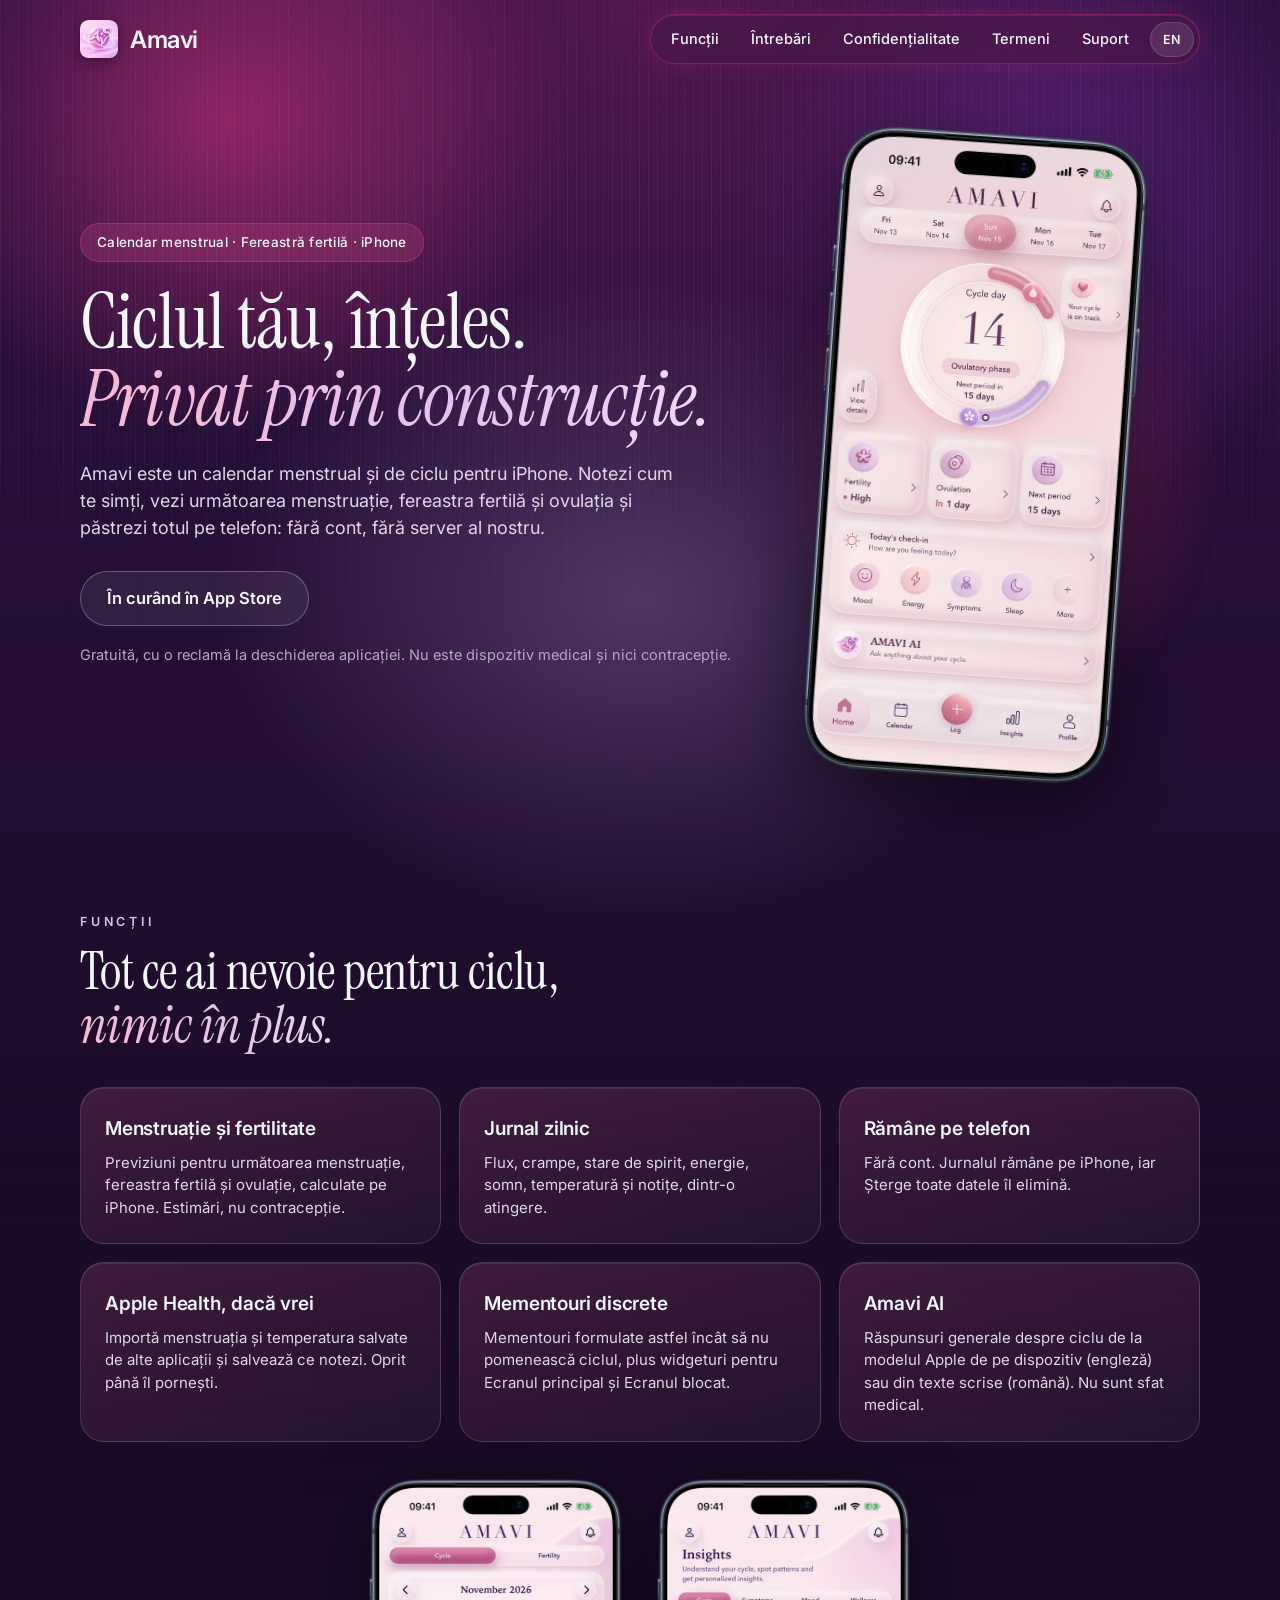
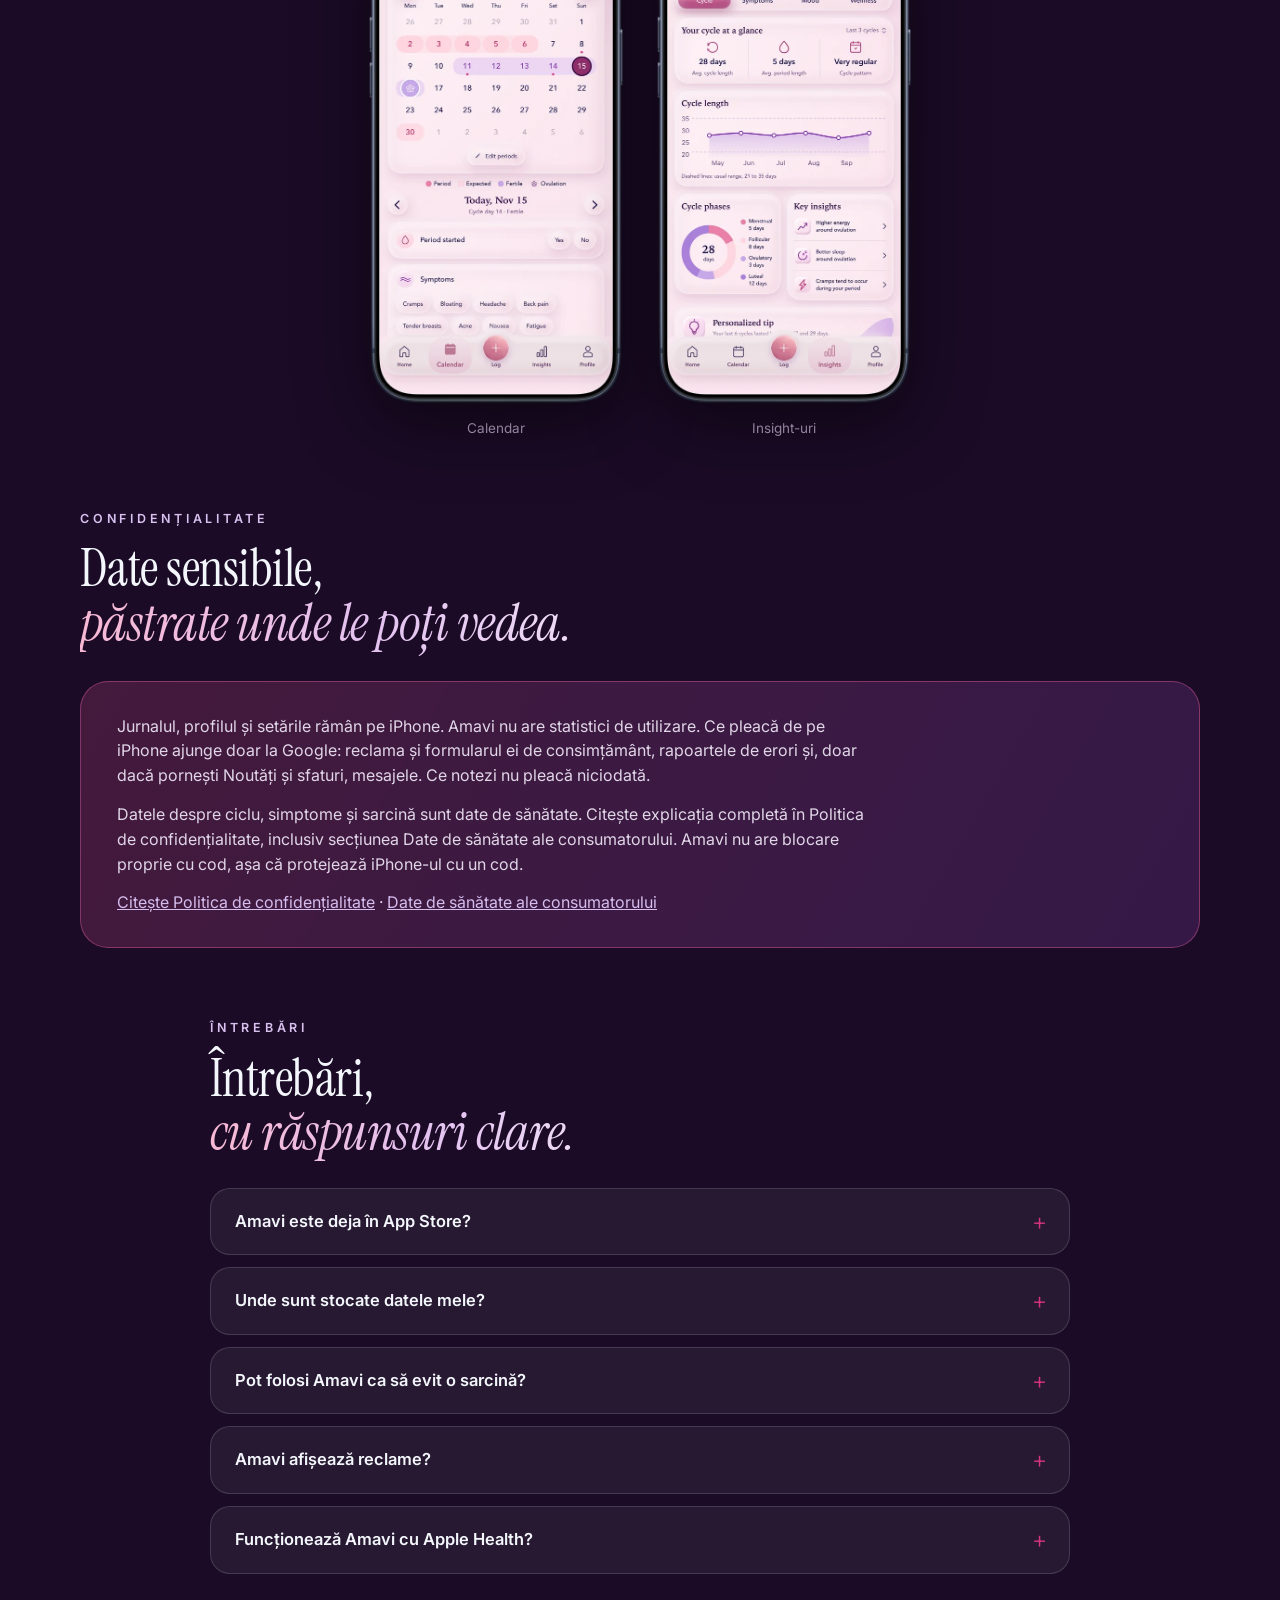
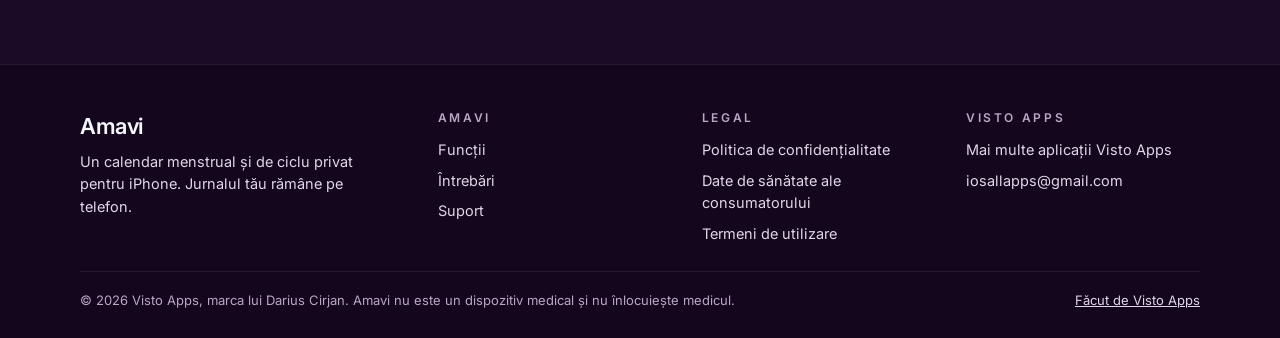
==== commit abefd178: "Correct privacy claims for crash reports, saved chat, Health import and missing birth date - QA foun" ====
--- a/ro/index.html
+++ b/ro/index.html
@@ -28,14 +28,14 @@
     <link rel="icon" type="image/png" sizes="32x32" href="../favicon-32.png">
     <link rel="icon" type="image/x-icon" href="../favicon.ico">
     <link rel="apple-touch-icon" href="../apple-touch-icon.png">
-    <meta name="theme-color" content="#1b0b26">
+    <meta name="theme-color" content="#501950" data-scrolled="#1b0b26">
     <meta name="apple-mobile-web-app-title" content="Amavi">
     <link rel="preload" href="../assets/fonts/instrument-serif.woff2" as="font" type="font/woff2" crossorigin>
     <link rel="preload" href="../assets/fonts/inter.woff2" as="font" type="font/woff2" crossorigin>
     <link rel="preload" href="../img/phone/home.webp" as="image" type="image/webp" fetchpriority="high">
-    <link rel="stylesheet" href="../styles.css?v=20261115a">
+    <link rel="stylesheet" href="../styles.css?v=20261116s">
     <script type="application/ld+json">{"@context": "https://schema.org", "@graph": [{"@type": "MobileApplication", "@id": "https://amaviapp.com/#app", "name": "Amavi", "alternateName": "Amavi: Period Tracker", "description": "Private period and cycle tracker for iPhone: log your cycle and get forecasts for your next period, fertile window and ovulation. Your logs stay on your iPhone.", "operatingSystem": "iOS 18.0 or later", "applicationCategory": "HealthApplication", "url": "https://amaviapp.com/", "image": "https://amaviapp.com/img/icon-256.webp", "screenshot": ["https://amaviapp.com/img/phone/home.webp", "https://amaviapp.com/img/phone/calendar.webp", "https://amaviapp.com/img/phone/insights.webp"], "inLanguage": ["en", "ro"], "author": {"@id": "https://vistoapps.com/#org"}, "publisher": {"@id": "https://vistoapps.com/#org"}}, {"@type": "Organization", "@id": "https://vistoapps.com/#org", "name": "Visto Apps", "url": "https://vistoapps.com", "email": "iosallapps@gmail.com", "founder": {"@type": "Person", "name": "Darius Cirjan"}}, {"@type": "WebSite", "@id": "https://amaviapp.com/#site", "url": "https://amaviapp.com/", "name": "Amavi", "publisher": {"@id": "https://vistoapps.com/#org"}, "inLanguage": ["en", "ro"]}]}</script>
-    <script src="../animations.js?v=20261115a" defer></script>
+    <script src="../animations.js?v=20261116s" defer></script>
     <script type="application/ld+json" data-gen="faq">{"@context": "https://schema.org", "@type": "FAQPage", "mainEntity": [{"@type": "Question", "name": "Amavi este deja în App Store?", "acceptedAnswer": {"@type": "Answer", "text": "Încă nu. Amavi vine în curând în App Store pentru iPhone (iOS 18 sau mai nou)."}}, {"@type": "Question", "name": "Unde sunt stocate datele mele?", "acceptedAnswer": {"@type": "Answer", "text": "Doar pe iPhone-ul tău. Nu există cont și nici server al nostru care să primească jurnalul. În aplicație, Profil, Șterge toate datele elimină tot. Vezi Politica de confidențialitate pentru detalii, inclusiv despre Apple Health și copiile de siguranță."}}, {"@type": "Question", "name": "Pot folosi Amavi ca să evit o sarcină?", "acceptedAnswer": {"@type": "Answer", "text": "Nu. Amavi nu este un contraceptiv și nici un dispozitiv medical. Previziunile pentru menstruație, fereastra fertilă și ovulație sunt estimări și pot fi greșite. Discută cu medicul despre contracepție."}}, {"@type": "Question", "name": "Amavi afișează reclame?", "acceptedAnswer": {"@type": "Answer", "text": "Da. Amavi este gratuită și afișează o reclamă pe tot ecranul de la Google AdMob când deschizi aplicația sau te întorci în ea. Ce notezi nu ajunge niciodată într-o cerere de reclamă. Alegerile pentru reclame se schimbă în Profil, Opțiuni de confidențialitate pentru reclame (unde se aplică formularul de consimțământ) și în Setări iOS, Confidențialitate și securitate, Urmărire."}}, {"@type": "Question", "name": "Funcționează Amavi cu Apple Health?", "acceptedAnswer": {"@type": "Answer", "text": "Opțional. Dacă pornești Profil, Apple Health, Amavi citește menstruația, sângerările intermenstruale, temperatura bazală, testele de ovulație și de sarcină și activitatea sexuală salvate de alte aplicații și salvează ce notezi. Totul rămâne pe iPhone și poți opri oricând."}}]}</script>
 </head>
 <body>
@@ -97,7 +97,7 @@
                 <span class="section-label" data-en="Privacy" data-ro="Confidențialitate">Confidențialitate</span>
                 <h2 data-en="Sensitive data,&lt;br&gt;&lt;em&gt;kept where you can see it.&lt;/em&gt;" data-ro="Date sensibile,&lt;br&gt;&lt;em&gt;păstrate unde le poți vedea.&lt;/em&gt;">Date sensibile,<br><em>păstrate unde le poți vedea.</em></h2>
                 <div class="privacy-note">
-                    <p data-en="Your logs, profile and settings stay on your iPhone. Amavi has no analytics and no crash-reporting service. The only network traffic is one Google AdMob ad, and what you log is never put into an ad request." data-ro="Jurnalul, profilul și setările rămân pe iPhone. Amavi nu are servicii de statistici sau de rapoarte de erori. Singurul trafic de rețea este o reclamă Google AdMob, iar ce notezi nu ajunge niciodată într-o cerere de reclamă.">Jurnalul, profilul și setările rămân pe iPhone. Amavi nu are servicii de statistici sau de rapoarte de erori. Singurul trafic de rețea este o reclamă Google AdMob, iar ce notezi nu ajunge niciodată într-o cerere de reclamă.</p>
+                    <p data-en="Your logs, profile and settings stay on your iPhone. Amavi has no analytics. What leaves your iPhone goes only to Google: the ad and its consent form, crash reports and, only if you switch on News and tips, messages. What you log is never sent." data-ro="Jurnalul, profilul și setările rămân pe iPhone. Amavi nu are statistici de utilizare. Ce pleacă de pe iPhone ajunge doar la Google: reclama și formularul ei de consimțământ, rapoartele de erori și, doar dacă pornești Noutăți și sfaturi, mesajele. Ce notezi nu pleacă niciodată.">Jurnalul, profilul și setările rămân pe iPhone. Amavi nu are statistici de utilizare. Ce pleacă de pe iPhone ajunge doar la Google: reclama și formularul ei de consimțământ, rapoartele de erori și, doar dacă pornești Noutăți și sfaturi, mesajele. Ce notezi nu pleacă niciodată.</p>
                     <p data-en="Cycle, symptom and pregnancy data are health data. Read the full explanation in the Privacy Policy, including the Consumer health data section. Amavi has no passcode lock of its own, so protect your iPhone with a passcode." data-ro="Datele despre ciclu, simptome și sarcină sunt date de sănătate. Citește explicația completă în Politica de confidențialitate, inclusiv secțiunea Date de sănătate ale consumatorului. Amavi nu are blocare proprie cu cod, așa că protejează iPhone-ul cu un cod.">Datele despre ciclu, simptome și sarcină sunt date de sănătate. Citește explicația completă în Politica de confidențialitate, inclusiv secțiunea Date de sănătate ale consumatorului. Amavi nu are blocare proprie cu cod, așa că protejează iPhone-ul cu un cod.</p>
                     <p><a href="privacy.html" data-en="Read the Privacy Policy" data-ro="Citește Politica de confidențialitate">Citește Politica de confidențialitate</a> · <a href="privacy.html#consumer-health-data" data-en="Consumer health data" data-ro="Date de sănătate ale consumatorului">Date de sănătate ale consumatorului</a></p>
                 </div>
--- a/styles.css
+++ b/styles.css
@@ -3,6 +3,8 @@
 
 @font-face { font-family: "Instrument Serif"; src: url("assets/fonts/instrument-serif.woff2") format("woff2"); font-weight: 400; font-style: normal; font-display: swap; }
 @font-face { font-family: "Instrument Serif"; src: url("assets/fonts/instrument-serif-italic.woff2") format("woff2"); font-weight: 400; font-style: italic; font-display: swap; }
+@font-face { font-family: "Instrument Serif Fallback"; src: local("Times New Roman"), local("TimesNewRomanPSMT"), local("Times"), local("Liberation Serif"), local("Tinos"); font-style: normal; size-adjust: 83.4%; }
+@font-face { font-family: "Instrument Serif Fallback"; src: local("Times New Roman Italic"), local("TimesNewRomanPS-ItalicMT"), local("Times-Italic"), local("Liberation Serif Italic"), local("Tinos Italic"); font-style: italic; size-adjust: 88.1%; }
 @font-face { font-family: "Inter"; src: url("assets/fonts/inter.woff2") format("woff2"); font-weight: 100 900; font-style: normal; font-display: swap; }
 
 :root {
@@ -25,7 +27,7 @@
   --glass-line: rgba(255, 255, 255, 0.14);
   --glass-line-2: rgba(255, 255, 255, 0.26);
   --divider: rgba(255, 255, 255, 0.14);
-  --serif: "Instrument Serif", "Iowan Old Style", Georgia, serif;
+  --serif: "Instrument Serif", "Instrument Serif Fallback", Georgia, serif;
   --sans: "Inter", -apple-system, BlinkMacSystemFont, "Segoe UI", Roboto, sans-serif;
   --radius: 28px;
   --radius-sm: 20px;
@@ -113,22 +115,8 @@
   color: color-mix(in srgb, var(--c2) 70%, white);
 }
 section > .container > h2 { font-size: clamp(34px, 4.2vw, 52px); line-height: 1.04; margin-bottom: 18px; }
-.section-intro, .how-it-works-subtitle { font-size: 18px; color: var(--text-2); max-width: 640px; margin-bottom: 36px; }
-
 /* ---------- buttons ---------- */
 .cta-buttons { display: flex; flex-wrap: wrap; gap: 14px; }
-.btn-glow, .btn-store, .btn-outline {
-  display: inline-flex; align-items: center; justify-content: center; gap: 12px; padding: 14px 26px; border-radius: 999px;
-  font-weight: 600; font-size: 16.5px; text-decoration: none; transition: transform .2s var(--ease), box-shadow .2s, background .2s;
-}
-.btn-glow {
-  background: linear-gradient(180deg, color-mix(in srgb, var(--c1) 55%, white), var(--c1)); color: var(--on-c1);
-  box-shadow: 0 0 0 1px rgba(255,255,255,.5) inset, 0 10px 36px color-mix(in srgb, var(--c1) 50%, transparent);
-}
-.btn-glow:hover { transform: translateY(-1px); box-shadow: 0 0 0 1px rgba(255,255,255,.7) inset, 0 14px 46px color-mix(in srgb, var(--c1) 65%, transparent); }
-.btn-store, .btn-outline { background: rgba(255,255,255,.07); border: 1px solid var(--glass-line-2); color: var(--text); }
-.btn-store:hover, .btn-outline:hover { background: rgba(255,255,255,.12); transform: translateY(-1px); }
-.btn-large { padding: 16px 30px; font-size: 17px; }
 .trust-line { margin-top: 18px; font-size: 14.5px; color: var(--text-3); }
 
 /* ---------- hero ---------- */
@@ -159,65 +147,11 @@
 }
 .country-card:hover, .feature-card:hover { transform: translateY(-4px); border-color: color-mix(in srgb, var(--c1) 55%, white 10%); box-shadow: 0 0 34px color-mix(in srgb, var(--c1) 25%, transparent); }
 .country-card h3, .feature-card h3 { font-size: 19px; font-weight: 600; letter-spacing: -.01em; margin-bottom: 8px; }
-.country-crs { font-size: 15px; color: var(--text-2); margin-bottom: 8px; }
-.country-crs strong { color: var(--text); }
-.country-tier { font-size: 14px; color: var(--text-3); line-height: 1.5; }
 .feature-card p { font-size: 15px; color: var(--text-2); line-height: 1.5; }
-.feature-icon {
-  width: 52px; height: 52px; display: grid; place-items: center; margin-bottom: 18px; border-radius: 16px;
-  background: color-mix(in srgb, var(--c1) 22%, transparent); border: 1px solid color-mix(in srgb, var(--c1) 45%, transparent);
-  color: color-mix(in srgb, var(--c1) 40%, white);
-}
-.feature-icon svg { width: 26px; height: 26px; }
-.pro-tag {
-  display: inline-block; vertical-align: 2px; margin-left: 6px; padding: 2px 9px; border-radius: 999px; font-size: 11.5px; font-weight: 600; letter-spacing: .04em;
-  background: linear-gradient(180deg, color-mix(in srgb, var(--c1) 55%, white), var(--c1)); color: var(--on-c1);
-}
-
 /* country flags drawn as bands */
-.country-flag { display: flex; width: 56px; height: 38px; border-radius: 8px; overflow: hidden; margin-bottom: 18px; box-shadow: 0 4px 12px rgba(0,0,0,.35); border: 1px solid var(--glass-line); }
-.country-flag .flag-band { flex: 1; height: 100%; display: block; }
-.country-flag svg { width: 100%; height: 100%; display: block; }
-.country-flag.flag-horizontal { flex-direction: column; }
-.country-flag.flag-horizontal .flag-band { width: 100%; }
-
 /* ---------- accuracy note + phone shots ---------- */
-.accuracy-note {
-  display: grid; grid-template-columns: minmax(0, 1fr) 280px; gap: 40px; align-items: center; margin-top: 34px; padding: 36px 40px; border-radius: var(--radius);
-  background: linear-gradient(120deg, color-mix(in srgb, var(--c1) 18%, rgba(255,255,255,.04)), color-mix(in srgb, var(--c3) 16%, rgba(255,255,255,.03)));
-  border: 1px solid color-mix(in srgb, var(--c1) 35%, var(--glass-line));
-}
-.accuracy-note h3 { font-family: var(--serif); font-weight: 400; font-size: clamp(26px, 2.6vw, 34px); line-height: 1.1; margin-bottom: 16px; }
-.accuracy-note p { color: var(--text-2); margin-bottom: 14px; }
-.accuracy-note-kicker { color: var(--text) !important; font-weight: 600; margin-bottom: 0 !important; }
-.shot img { width: 100%; filter: drop-shadow(0 20px 34px rgba(0,0,0,.5)); }
-.shot figcaption { margin-top: 14px; font-size: 13.5px; color: var(--text-3); line-height: 1.45; text-align: center; }
-.accuracy-shot { width: 100%; max-width: 280px; justify-self: center; }
-
 /* ---------- how it works ---------- */
-.steps { display: grid; grid-template-columns: repeat(4, minmax(0, 1fr)); gap: 0; margin-top: 10px; }
-.step { padding: 6px 26px 6px; border-left: 1px solid var(--divider); }
-.step:first-child { border-left: 0; padding-left: 0; }
-.step-number {
-  width: 40px; height: 34px; display: grid; place-items: center; margin-bottom: 16px; border-radius: 11px; font-size: 15px; font-weight: 600;
-  background: color-mix(in srgb, var(--c1) 25%, transparent); border: 1px solid color-mix(in srgb, var(--c1) 55%, transparent);
-}
-.step h3 { font-size: 18px; font-weight: 600; margin-bottom: 8px; }
-.step p { font-size: 15px; color: var(--text-2); }
-
 /* ---------- plans ---------- */
-.plans .container { display: grid; grid-template-columns: minmax(0, 1fr) 280px; gap: 18px 50px; align-items: start; }
-.plans h2, .plans-grid, .plans-note { grid-column: 1; }
-.plans-shot { grid-column: 2; grid-row: 1 / span 3; max-width: 280px; justify-self: center; }
-.plans-grid { display: grid; grid-template-columns: repeat(2, minmax(0, 1fr)); gap: 18px; }
-.plan-col { padding: 26px 26px 24px; border-radius: 24px; background: var(--glass); border: 1px solid var(--glass-line); }
-.plan-col:last-child { background: linear-gradient(160deg, color-mix(in srgb, var(--c1) 26%, transparent), color-mix(in srgb, var(--c3) 18%, transparent)); border-color: color-mix(in srgb, var(--c1) 55%, white 10%); box-shadow: 0 0 34px color-mix(in srgb, var(--c1) 22%, transparent); }
-.plan-col h3 { font-size: 20px; font-weight: 600; margin-bottom: 14px; }
-.plan-col ul { margin: 0; padding: 0; list-style: none; display: grid; gap: 10px; }
-.plan-col li { position: relative; padding-left: 26px; font-size: 15px; color: var(--text-2); }
-.plan-col li::before { content: ""; position: absolute; left: 2px; top: .5em; width: 12px; height: 7px; border-left: 2px solid var(--c1); border-bottom: 2px solid var(--c1); transform: rotate(-45deg); }
-.plans-note { font-size: 14.5px; color: var(--text-3); }
-
 /* ---------- FAQ ---------- */
 .faq .container { max-width: calc(860px + var(--gutter) * 2); }
 .faq-list { display: grid; gap: 12px; margin-top: 28px; }
@@ -229,21 +163,7 @@
 .faq-item[open] summary::after { transform: translateY(-50%) rotate(45deg); }
 .faq-item summary:hover { background: rgba(255,255,255,.03); }
 .faq-item p { padding: 0 24px 22px; color: var(--text-2); }
-.faq-item a { color: color-mix(in srgb, var(--c2) 75%, white); }
-
 /* ---------- CTA ---------- */
-.cta-section { padding: 30px 0 80px; }
-.cta-section .container {
-  position: relative; overflow: hidden; text-align: center; padding-top: 50px; padding-bottom: 54px; border-radius: var(--radius);
-  max-width: calc(var(--max) - 80px);
-  background: linear-gradient(110deg, color-mix(in srgb, var(--c1) 34%, transparent), color-mix(in srgb, var(--c3) 26%, transparent) 55%, color-mix(in srgb, var(--c2) 22%, transparent));
-  border: 1.5px solid color-mix(in srgb, var(--c1) 50%, white 15%);
-}
-.cta-section h2 { font-size: clamp(30px, 3.6vw, 46px); line-height: 1.08; max-width: 760px; margin: 0 auto 14px; }
-.cta-section p { font-size: 18px; color: var(--text-2); margin-bottom: 30px !important; }
-.cta-section .cta-buttons { justify-content: center; }
-#lottie-cta { width: 90px; height: 90px; margin: 0 auto 10px; }
-
 /* ---------- legal / about / support pages ---------- */
 .legal-page { max-width: 820px; margin: 0 auto; padding: 30px var(--gutter) 80px; }
 .legal-page h1 { font-size: clamp(42px, 5.4vw, 64px); line-height: 1.02; margin-bottom: 12px; }
@@ -295,9 +215,7 @@
 /* ---------- responsive ---------- */
 @media (max-width: 1080px) {
   .nav-links a { padding: 8px 11px; font-size: 14px; }
-  .steps { grid-template-columns: repeat(2, minmax(0, 1fr)); row-gap: 30px; }
-  .step:nth-child(3) { border-left: 0; padding-left: 0; }
-}
+  }
 @media (max-width: 900px) {
   :root { --gutter: 24px; }
   .mobile-menu-btn { display: grid; }
@@ -309,9 +227,6 @@
   .hero .container { grid-template-columns: 1fr; text-align: left; }
   .hero-phone { width: min(280px, 72%); margin-top: 10px; }
   .countries-grid, .features-grid { grid-template-columns: repeat(2, minmax(0, 1fr)); }
-  .accuracy-note { grid-template-columns: 1fr; padding: 30px 28px; }
-  .plans .container { grid-template-columns: 1fr; }
-  .plans-shot { grid-column: 1; grid-row: auto; }
   .footer-content { grid-template-columns: 1fr 1fr; }
 }
 @media (max-width: 640px) {
@@ -322,14 +237,8 @@
   .hero { padding: 18px 0 40px; }
   .hero-content h1 { font-size: clamp(40px, 11.5vw, 52px); }
   .hero-content .tagline { font-size: 16.5px; }
-  .cta-buttons > a { flex: 1 1 100%; }
   .countries, .features, .how-it-works, .plans, .faq { padding: 46px 0; }
   .countries-grid, .features-grid, .plans-grid { grid-template-columns: 1fr; }
-  .steps { grid-template-columns: 1fr; }
-  .step, .step:nth-child(3) { border-left: 0; padding: 18px 0 0; border-top: 1px solid var(--divider); }
-  .step:first-child { border-top: 0; padding-top: 0; }
-  .accuracy-note { padding: 26px 20px; }
-  .cta-section .container { padding: 40px 20px 44px; border-radius: 24px; margin: 0 var(--gutter); width: auto; }
   .legal-page { padding-top: 16px; }
   .legal-toc ol { columns: 1; }
   .legal-table thead { position: absolute; width: 1px; height: 1px; overflow: hidden; clip: rect(0 0 0 0); }
@@ -361,3 +270,7 @@
 .legal-lead { margin-bottom: 18px; }
 .lang-link { display: inline-block; margin-bottom: 18px; color: var(--text-2); }
 @media (max-width: 640px) { .screens { grid-template-columns: repeat(2, minmax(0, 1fr)); gap: 14px; } .privacy-note { padding: 24px 20px; margin-left: -12px; margin-right: -12px; } }
+
+/* overscroll:start  the aurora stretches from its bottom edge while iOS rubber-bands the top (--osy set by the script) */
+.animated-bg { transform-origin: 50% 100%; scale: 1 calc(1 + var(--osy, 0) / 1500); }
+/* overscroll:end */
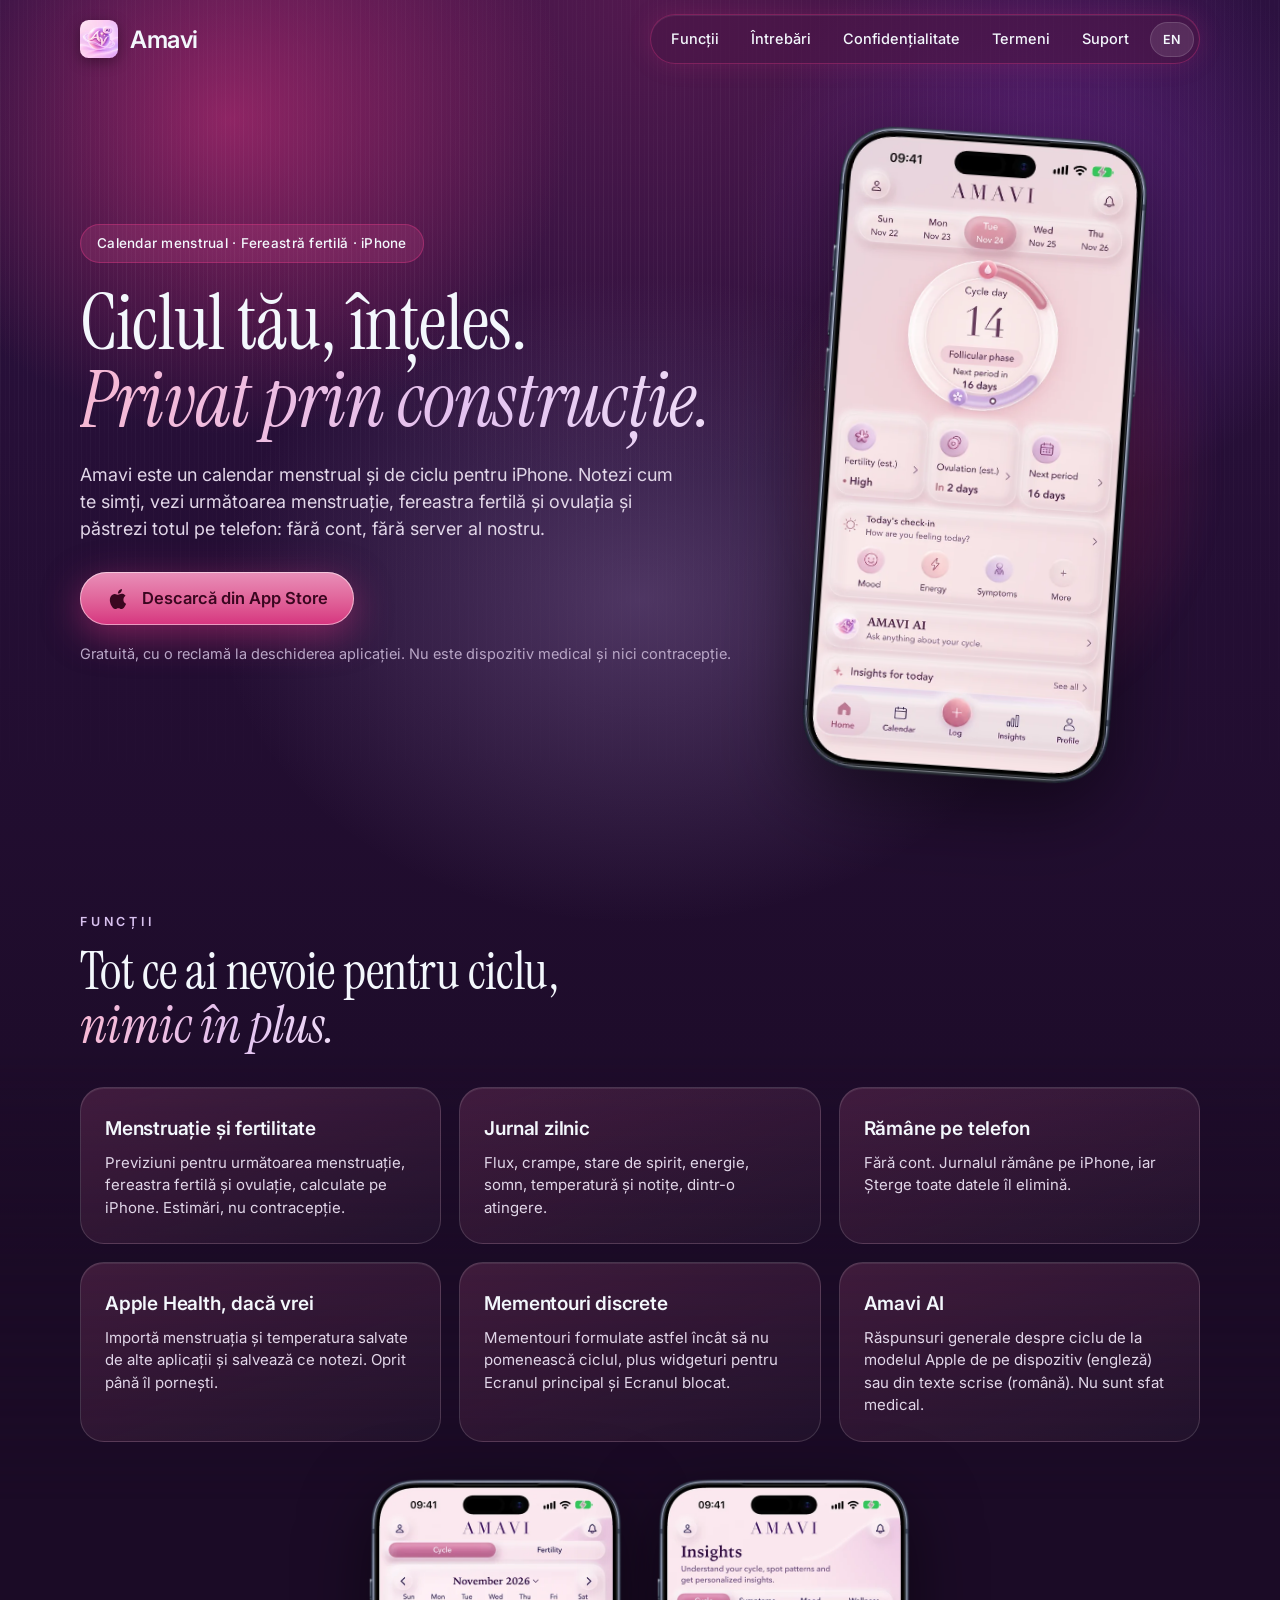
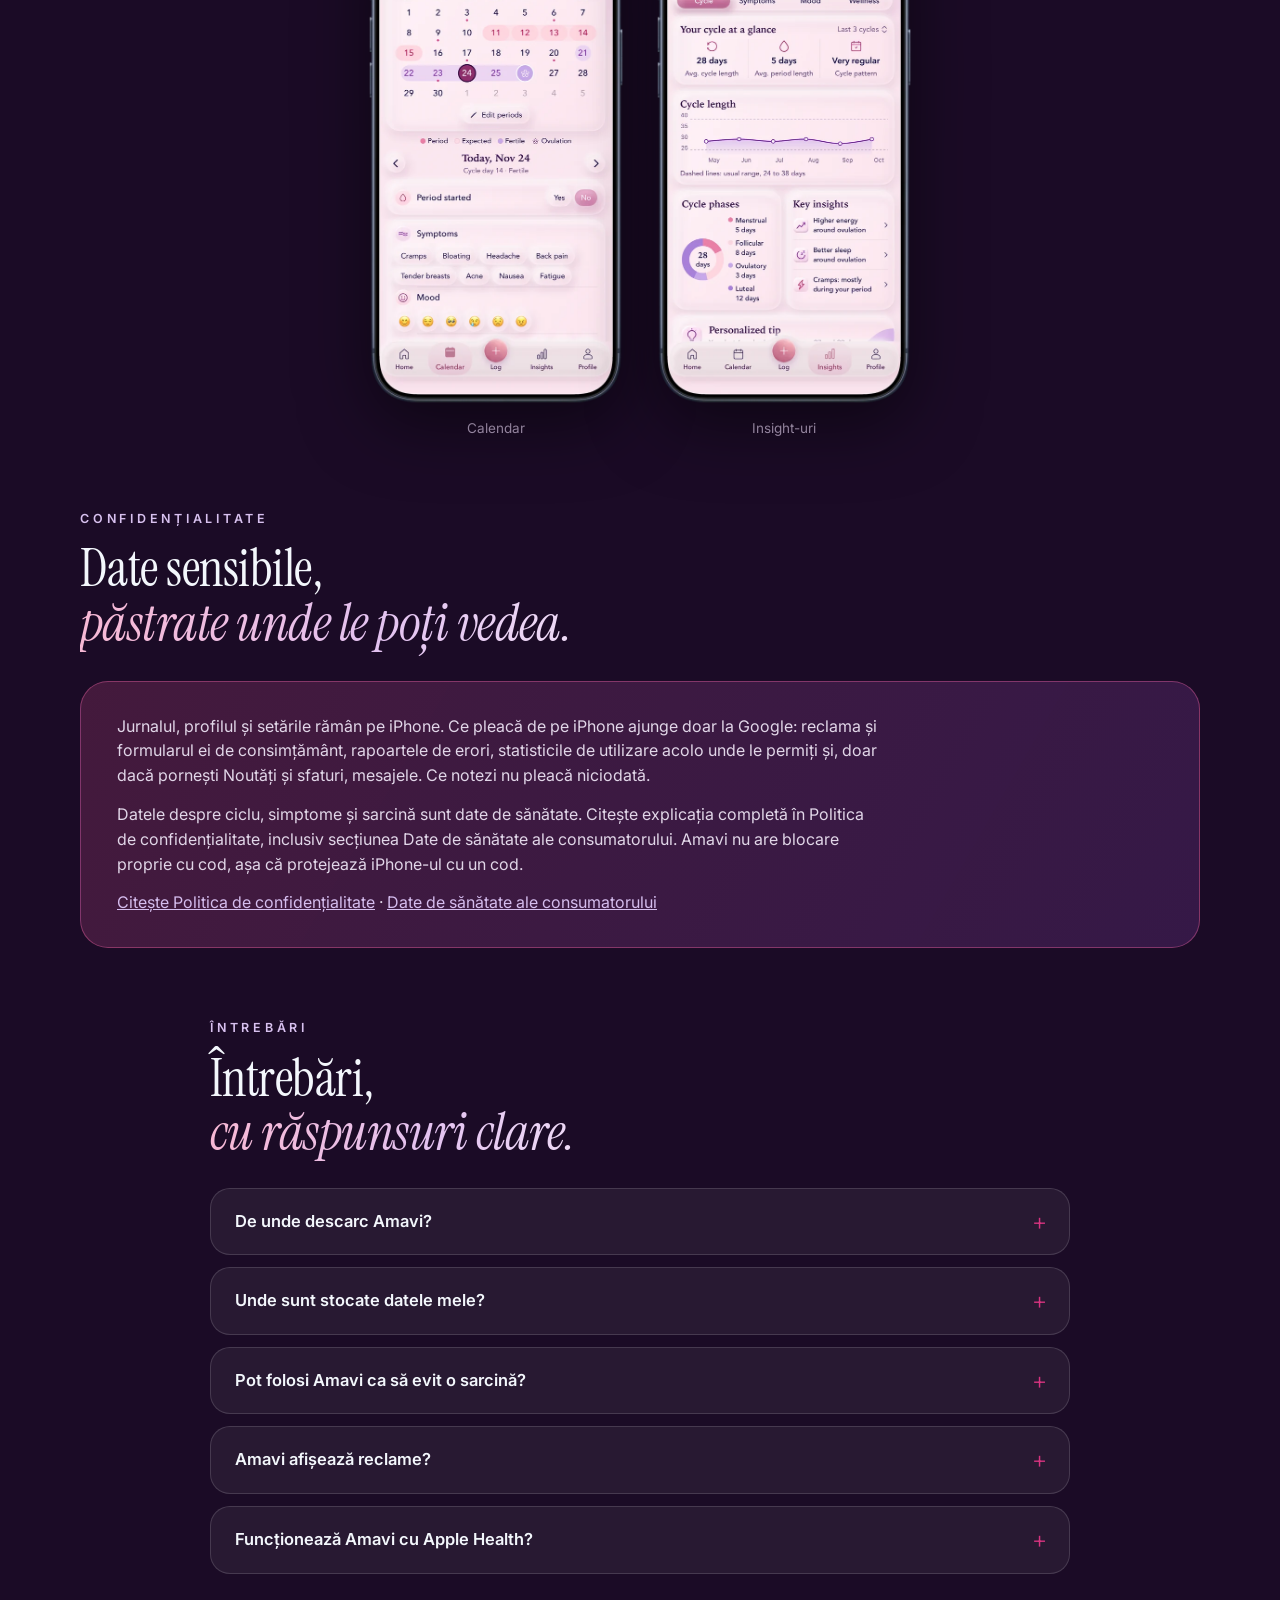
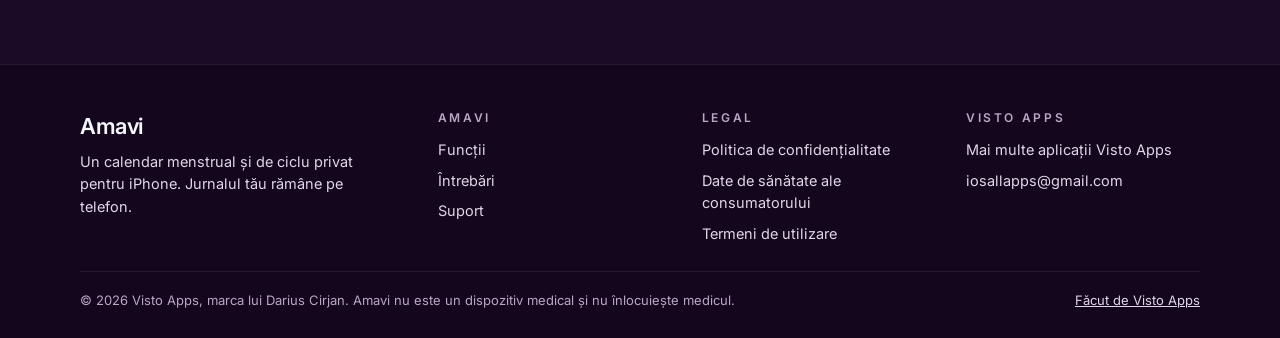
==== commit faeaf8a1: "Launch: App Store button, smart banner and Firebase Analytics in the privacy policy - Amavi is live," ====
--- a/ro/index.html
+++ b/ro/index.html
@@ -3,8 +3,9 @@
 <head>
     <meta charset="UTF-8">
     <meta name="viewport" content="width=device-width, initial-scale=1.0">
+    <meta name="apple-itunes-app" content="app-id=6833096412">
     <title data-en="Amavi: Period Tracker and Cycle Calendar" data-ro="Amavi: calendar menstrual și tracker de ciclu">Amavi: calendar menstrual și tracker de ciclu</title>
-    <meta name="description" content="Amavi este un calendar menstrual privat pentru iPhone: următoarea menstruație, fereastra fertilă, ovulația și jurnal zilnic. Jurnalul rămâne pe telefonul tău. În curând." data-ro="Amavi este un calendar menstrual privat pentru iPhone: următoarea menstruație, fereastra fertilă, ovulația și jurnal zilnic. Jurnalul rămâne pe telefonul tău. În curând.">
+    <meta name="description" content="Amavi este un calendar menstrual privat pentru iPhone: următoarea menstruație, fereastra fertilă, ovulația și jurnal zilnic. Jurnalul rămâne pe telefonul tău. Gratuită în App Store." data-ro="Amavi este un calendar menstrual privat pentru iPhone: următoarea menstruație, fereastra fertilă, ovulația și jurnal zilnic. Jurnalul rămâne pe telefonul tău. Gratuită în App Store.">
     <meta name="author" content="Visto Apps">
     <meta name="robots" content="index, follow">
     <link rel="canonical" href="https://amaviapp.com/ro/">
@@ -12,7 +13,7 @@
     <link rel="alternate" hreflang="ro" href="https://amaviapp.com/ro/">
     <link rel="alternate" hreflang="x-default" href="https://amaviapp.com/">
     <meta property="og:title" content="Amavi: calendar menstrual și de ciclu privat pentru iPhone" data-ro="Amavi: calendar menstrual și de ciclu privat pentru iPhone">
-    <meta property="og:description" content="Previziuni pentru menstruație, fereastra fertilă și ovulație și jurnal zilnic. Jurnalul rămâne pe iPhone. În curând în App Store." data-ro="Previziuni pentru menstruație, fereastra fertilă și ovulație și jurnal zilnic. Jurnalul rămâne pe iPhone. În curând în App Store.">
+    <meta property="og:description" content="Previziuni pentru menstruație, fereastra fertilă și ovulație și jurnal zilnic. Jurnalul rămâne pe iPhone. Gratuită în App Store." data-ro="Previziuni pentru menstruație, fereastra fertilă și ovulație și jurnal zilnic. Jurnalul rămâne pe iPhone. Gratuită în App Store.">
     <meta property="og:type" content="website">
     <meta property="og:url" content="https://amaviapp.com/ro/">
     <meta property="og:site_name" content="Amavi">
@@ -23,7 +24,7 @@
     <meta property="og:locale:alternate" content="en_GB">
     <meta name="twitter:card" content="summary_large_image">
     <meta name="twitter:title" content="Amavi: calendar menstrual și de ciclu privat pentru iPhone" data-ro="Amavi: calendar menstrual și de ciclu privat pentru iPhone">
-    <meta name="twitter:description" content="Previziuni pentru menstruație, fereastra fertilă și ovulație și jurnal zilnic. Jurnalul rămâne pe iPhone. În curând în App Store." data-ro="Previziuni pentru menstruație, fereastra fertilă și ovulație și jurnal zilnic. Jurnalul rămâne pe iPhone. În curând în App Store.">
+    <meta name="twitter:description" content="Previziuni pentru menstruație, fereastra fertilă și ovulație și jurnal zilnic. Jurnalul rămâne pe iPhone. Gratuită în App Store." data-ro="Previziuni pentru menstruație, fereastra fertilă și ovulație și jurnal zilnic. Jurnalul rămâne pe iPhone. Gratuită în App Store.">
     <meta name="twitter:image" content="https://amaviapp.com/og-image.jpg">
     <link rel="icon" type="image/png" sizes="32x32" href="../favicon-32.png">
     <link rel="icon" type="image/x-icon" href="../favicon.ico">
@@ -34,9 +35,9 @@
     <link rel="preload" href="../assets/fonts/inter.woff2" as="font" type="font/woff2" crossorigin>
     <link rel="preload" href="../img/phone/home.webp" as="image" type="image/webp" fetchpriority="high">
     <link rel="stylesheet" href="../styles.css?v=20261116s">
-    <script type="application/ld+json">{"@context": "https://schema.org", "@graph": [{"@type": "MobileApplication", "@id": "https://amaviapp.com/#app", "name": "Amavi", "alternateName": "Amavi: Period Tracker", "description": "Private period and cycle tracker for iPhone: log your cycle and get forecasts for your next period, fertile window and ovulation. Your logs stay on your iPhone.", "operatingSystem": "iOS 18.0 or later", "applicationCategory": "HealthApplication", "url": "https://amaviapp.com/", "image": "https://amaviapp.com/img/icon-256.webp", "screenshot": ["https://amaviapp.com/img/phone/home.webp", "https://amaviapp.com/img/phone/calendar.webp", "https://amaviapp.com/img/phone/insights.webp"], "inLanguage": ["en", "ro"], "author": {"@id": "https://vistoapps.com/#org"}, "publisher": {"@id": "https://vistoapps.com/#org"}}, {"@type": "Organization", "@id": "https://vistoapps.com/#org", "name": "Visto Apps", "url": "https://vistoapps.com", "email": "iosallapps@gmail.com", "founder": {"@type": "Person", "name": "Darius Cirjan"}}, {"@type": "WebSite", "@id": "https://amaviapp.com/#site", "url": "https://amaviapp.com/", "name": "Amavi", "publisher": {"@id": "https://vistoapps.com/#org"}, "inLanguage": ["en", "ro"]}]}</script>
+    <script type="application/ld+json">{"@context": "https://schema.org", "@graph": [{"@type": "MobileApplication", "@id": "https://amaviapp.com/#app", "downloadUrl": "https://apps.apple.com/app/id6833096412", "installUrl": "https://apps.apple.com/app/id6833096412", "sameAs": ["https://apps.apple.com/app/id6833096412"], "name": "Amavi", "alternateName": "Amavi: Period Tracker", "description": "Private period and cycle tracker for iPhone: log your cycle and get forecasts for your next period, fertile window and ovulation. Your logs stay on your iPhone.", "operatingSystem": "iOS 18.0 or later", "applicationCategory": "HealthApplication", "url": "https://amaviapp.com/", "image": "https://amaviapp.com/img/icon-256.webp", "screenshot": ["https://amaviapp.com/img/phone/home.webp", "https://amaviapp.com/img/phone/calendar.webp", "https://amaviapp.com/img/phone/insights.webp"], "inLanguage": ["en", "ro"], "author": {"@id": "https://vistoapps.com/#org"}, "publisher": {"@id": "https://vistoapps.com/#org"}}, {"@type": "Organization", "@id": "https://vistoapps.com/#org", "name": "Visto Apps", "url": "https://vistoapps.com", "email": "iosallapps@gmail.com", "founder": {"@type": "Person", "name": "Darius Cirjan"}}, {"@type": "WebSite", "@id": "https://amaviapp.com/#site", "url": "https://amaviapp.com/", "name": "Amavi", "publisher": {"@id": "https://vistoapps.com/#org"}, "inLanguage": ["en", "ro"]}]}</script>
     <script src="../animations.js?v=20261116s" defer></script>
-    <script type="application/ld+json" data-gen="faq">{"@context": "https://schema.org", "@type": "FAQPage", "mainEntity": [{"@type": "Question", "name": "Amavi este deja în App Store?", "acceptedAnswer": {"@type": "Answer", "text": "Încă nu. Amavi vine în curând în App Store pentru iPhone (iOS 18 sau mai nou)."}}, {"@type": "Question", "name": "Unde sunt stocate datele mele?", "acceptedAnswer": {"@type": "Answer", "text": "Doar pe iPhone-ul tău. Nu există cont și nici server al nostru care să primească jurnalul. În aplicație, Profil, Șterge toate datele elimină tot. Vezi Politica de confidențialitate pentru detalii, inclusiv despre Apple Health și copiile de siguranță."}}, {"@type": "Question", "name": "Pot folosi Amavi ca să evit o sarcină?", "acceptedAnswer": {"@type": "Answer", "text": "Nu. Amavi nu este un contraceptiv și nici un dispozitiv medical. Previziunile pentru menstruație, fereastra fertilă și ovulație sunt estimări și pot fi greșite. Discută cu medicul despre contracepție."}}, {"@type": "Question", "name": "Amavi afișează reclame?", "acceptedAnswer": {"@type": "Answer", "text": "Da. Amavi este gratuită și afișează o reclamă pe tot ecranul de la Google AdMob când deschizi aplicația sau te întorci în ea. Ce notezi nu ajunge niciodată într-o cerere de reclamă. Alegerile pentru reclame se schimbă în Profil, Opțiuni de confidențialitate pentru reclame (unde se aplică formularul de consimțământ) și în Setări iOS, Confidențialitate și securitate, Urmărire."}}, {"@type": "Question", "name": "Funcționează Amavi cu Apple Health?", "acceptedAnswer": {"@type": "Answer", "text": "Opțional. Dacă pornești Profil, Apple Health, Amavi citește menstruația, sângerările intermenstruale, temperatura bazală, testele de ovulație și de sarcină și activitatea sexuală salvate de alte aplicații și salvează ce notezi. Totul rămâne pe iPhone și poți opri oricând."}}]}</script>
+    <script type="application/ld+json" data-gen="faq">{"@context": "https://schema.org", "@type": "FAQPage", "mainEntity": [{"@type": "Question", "name": "De unde descarc Amavi?", "acceptedAnswer": {"@type": "Answer", "text": "Amavi este gratuită în App Store pentru iPhone (iOS 18 sau mai nou)."}}, {"@type": "Question", "name": "Unde sunt stocate datele mele?", "acceptedAnswer": {"@type": "Answer", "text": "Doar pe iPhone-ul tău. Nu există cont și nici server al nostru care să primească jurnalul. În aplicație, Profil, Șterge toate datele elimină tot. Vezi Politica de confidențialitate pentru detalii, inclusiv despre Apple Health și copiile de siguranță."}}, {"@type": "Question", "name": "Pot folosi Amavi ca să evit o sarcină?", "acceptedAnswer": {"@type": "Answer", "text": "Nu. Amavi nu este un contraceptiv și nici un dispozitiv medical. Previziunile pentru menstruație, fereastra fertilă și ovulație sunt estimări și pot fi greșite. Discută cu medicul despre contracepție."}}, {"@type": "Question", "name": "Amavi afișează reclame?", "acceptedAnswer": {"@type": "Answer", "text": "Da. Amavi este gratuită și afișează o reclamă pe tot ecranul de la Google AdMob când deschizi aplicația sau te întorci în ea. Ce notezi nu ajunge niciodată într-o cerere de reclamă. Alegerile pentru reclame se schimbă în Profil, Opțiuni de confidențialitate pentru reclame (unde se aplică formularul de consimțământ) și în Setări iOS, Confidențialitate și securitate, Urmărire."}}, {"@type": "Question", "name": "Funcționează Amavi cu Apple Health?", "acceptedAnswer": {"@type": "Answer", "text": "Opțional. Dacă pornești Profil, Apple Health, Amavi citește menstruația, sângerările intermenstruale, temperatura bazală, testele de ovulație și de sarcină și activitatea sexuală salvate de alte aplicații și salvează ce notezi. Totul rămâne pe iPhone și poți opri oricând."}}]}</script>
 </head>
 <body>
     <a href="#main" class="skip-link" data-en="Skip to main content" data-ro="Sari la conținutul principal">Sari la conținutul principal</a>
@@ -67,7 +68,7 @@
                     <h1 data-en="Your cycle, understood.&lt;br&gt;&lt;em&gt;Private by design.&lt;/em&gt;" data-ro="Ciclul tău, înțeles.&lt;br&gt;&lt;em&gt;Privat prin construcție.&lt;/em&gt;">Ciclul tău, înțeles.<br><em>Privat prin construcție.</em></h1>
                     <p class="tagline" data-en="Amavi is a period and cycle tracker for iPhone. Log how you feel, see your next period, fertile window and ovulation, and keep it all on your phone: no account, no server of ours." data-ro="Amavi este un calendar menstrual și de ciclu pentru iPhone. Notezi cum te simți, vezi următoarea menstruație, fereastra fertilă și ovulația și păstrezi totul pe telefon: fără cont, fără server al nostru.">Amavi este un calendar menstrual și de ciclu pentru iPhone. Notezi cum te simți, vezi următoarea menstruație, fereastra fertilă și ovulația și păstrezi totul pe telefon: fără cont, fără server al nostru.</p>
                     <div class="cta-buttons">
-                        <span class="btn-soon" role="note"><span data-en="Coming soon to the App Store" data-ro="În curând în App Store">În curând în App Store</span></span>
+                        <a href="https://apps.apple.com/app/id6833096412" class="btn-glow" rel="noopener"><svg width="24" height="24" viewBox="0 0 24 24" fill="currentColor" aria-hidden="true"><path d="M18.71 19.5C17.88 20.74 17 21.95 15.66 21.97C14.32 22 13.89 21.18 12.37 21.18C10.84 21.18 10.37 21.95 9.09997 22C7.78997 22.05 6.79997 20.68 5.95997 19.47C4.24997 17 2.93997 12.45 4.69997 9.39C5.56997 7.87 7.12997 6.91 8.81997 6.88C10.1 6.86 11.32 7.75 12.11 7.75C12.89 7.75 14.37 6.68 15.92 6.84C16.57 6.87 18.39 7.1 19.56 8.82C19.47 8.88 17.39 10.1 17.41 12.63C17.44 15.65 20.06 16.66 20.09 16.67C20.06 16.74 19.67 18.11 18.71 19.5ZM13 3.5C13.73 2.67 14.94 2.04 15.94 2C16.07 3.17 15.6 4.35 14.9 5.19C14.21 6.04 13.07 6.7 11.95 6.61C11.8 5.46 12.36 4.26 13 3.5Z"/></svg><span data-en="Download on the App Store" data-ro="Descarcă din App Store">Descarcă din App Store</span></a>
                     </div>
                     <p class="trust-line" data-en="Free, with an ad when you open the app. Not a medical device and not contraception." data-ro="Gratuită, cu o reclamă la deschiderea aplicației. Nu este dispozitiv medical și nici contracepție.">Gratuită, cu o reclamă la deschiderea aplicației. Nu este dispozitiv medical și nici contracepție.</p>
                 </div>
@@ -97,7 +98,7 @@
                 <span class="section-label" data-en="Privacy" data-ro="Confidențialitate">Confidențialitate</span>
                 <h2 data-en="Sensitive data,&lt;br&gt;&lt;em&gt;kept where you can see it.&lt;/em&gt;" data-ro="Date sensibile,&lt;br&gt;&lt;em&gt;păstrate unde le poți vedea.&lt;/em&gt;">Date sensibile,<br><em>păstrate unde le poți vedea.</em></h2>
                 <div class="privacy-note">
-                    <p data-en="Your logs, profile and settings stay on your iPhone. Amavi has no analytics. What leaves your iPhone goes only to Google: the ad and its consent form, crash reports and, only if you switch on News and tips, messages. What you log is never sent." data-ro="Jurnalul, profilul și setările rămân pe iPhone. Amavi nu are statistici de utilizare. Ce pleacă de pe iPhone ajunge doar la Google: reclama și formularul ei de consimțământ, rapoartele de erori și, doar dacă pornești Noutăți și sfaturi, mesajele. Ce notezi nu pleacă niciodată.">Jurnalul, profilul și setările rămân pe iPhone. Amavi nu are statistici de utilizare. Ce pleacă de pe iPhone ajunge doar la Google: reclama și formularul ei de consimțământ, rapoartele de erori și, doar dacă pornești Noutăți și sfaturi, mesajele. Ce notezi nu pleacă niciodată.</p>
+                    <p data-en="Your logs, profile and settings stay on your iPhone. What leaves your iPhone goes only to Google: the ad and its consent form, crash reports, usage statistics where you allow them and, only if you switch on News and tips, messages. What you log is never sent." data-ro="Jurnalul, profilul și setările rămân pe iPhone. Ce pleacă de pe iPhone ajunge doar la Google: reclama și formularul ei de consimțământ, rapoartele de erori, statisticile de utilizare acolo unde le permiți și, doar dacă pornești Noutăți și sfaturi, mesajele. Ce notezi nu pleacă niciodată.">Jurnalul, profilul și setările rămân pe iPhone. Ce pleacă de pe iPhone ajunge doar la Google: reclama și formularul ei de consimțământ, rapoartele de erori, statisticile de utilizare acolo unde le permiți și, doar dacă pornești Noutăți și sfaturi, mesajele. Ce notezi nu pleacă niciodată.</p>
                     <p data-en="Cycle, symptom and pregnancy data are health data. Read the full explanation in the Privacy Policy, including the Consumer health data section. Amavi has no passcode lock of its own, so protect your iPhone with a passcode." data-ro="Datele despre ciclu, simptome și sarcină sunt date de sănătate. Citește explicația completă în Politica de confidențialitate, inclusiv secțiunea Date de sănătate ale consumatorului. Amavi nu are blocare proprie cu cod, așa că protejează iPhone-ul cu un cod.">Datele despre ciclu, simptome și sarcină sunt date de sănătate. Citește explicația completă în Politica de confidențialitate, inclusiv secțiunea Date de sănătate ale consumatorului. Amavi nu are blocare proprie cu cod, așa că protejează iPhone-ul cu un cod.</p>
                     <p><a href="privacy.html" data-en="Read the Privacy Policy" data-ro="Citește Politica de confidențialitate">Citește Politica de confidențialitate</a> · <a href="privacy.html#consumer-health-data" data-en="Consumer health data" data-ro="Date de sănătate ale consumatorului">Date de sănătate ale consumatorului</a></p>
                 </div>
@@ -108,7 +109,7 @@
                 <span class="section-label" data-en="FAQ" data-ro="Întrebări">Întrebări</span>
                 <h2 data-en="Questions,&lt;br&gt;&lt;em&gt;answered plainly.&lt;/em&gt;" data-ro="Întrebări,&lt;br&gt;&lt;em&gt;cu răspunsuri clare.&lt;/em&gt;">Întrebări,<br><em>cu răspunsuri clare.</em></h2>
                 <div class="faq-list">
-                    <details class="faq-item"><summary data-en="Is Amavi on the App Store yet?" data-ro="Amavi este deja în App Store?">Amavi este deja în App Store?</summary><p data-en="Not yet. Amavi is coming soon to the App Store for iPhone (iOS 18 or later)." data-ro="Încă nu. Amavi vine în curând în App Store pentru iPhone (iOS 18 sau mai nou).">Încă nu. Amavi vine în curând în App Store pentru iPhone (iOS 18 sau mai nou).</p></details>
+                    <details class="faq-item"><summary data-en="Where can I download Amavi?" data-ro="De unde descarc Amavi?">De unde descarc Amavi?</summary><p data-en="Amavi is free on the App Store for iPhone (iOS 18 or later)." data-ro="Amavi este gratuită în App Store pentru iPhone (iOS 18 sau mai nou).">Amavi este gratuită în App Store pentru iPhone (iOS 18 sau mai nou).</p></details>
                     <details class="faq-item"><summary data-en="Where is my data stored?" data-ro="Unde sunt stocate datele mele?">Unde sunt stocate datele mele?</summary><p data-en="Only on your iPhone. There is no account and no server of ours that receives your logs. In the app, Profile, Delete all data removes everything. See the Privacy Policy for details, including Apple Health and backups." data-ro="Doar pe iPhone-ul tău. Nu există cont și nici server al nostru care să primească jurnalul. În aplicație, Profil, Șterge toate datele elimină tot. Vezi Politica de confidențialitate pentru detalii, inclusiv despre Apple Health și copiile de siguranță.">Doar pe iPhone-ul tău. Nu există cont și nici server al nostru care să primească jurnalul. În aplicație, Profil, Șterge toate datele elimină tot. Vezi Politica de confidențialitate pentru detalii, inclusiv despre Apple Health și copiile de siguranță.</p></details>
                     <details class="faq-item"><summary data-en="Can I use Amavi to avoid pregnancy?" data-ro="Pot folosi Amavi ca să evit o sarcină?">Pot folosi Amavi ca să evit o sarcină?</summary><p data-en="No. Amavi is not a contraceptive and not a medical device. Predictions of your period, fertile window and ovulation are estimates and can be wrong. Talk to a doctor about contraception." data-ro="Nu. Amavi nu este un contraceptiv și nici un dispozitiv medical. Previziunile pentru menstruație, fereastra fertilă și ovulație sunt estimări și pot fi greșite. Discută cu medicul despre contracepție.">Nu. Amavi nu este un contraceptiv și nici un dispozitiv medical. Previziunile pentru menstruație, fereastra fertilă și ovulație sunt estimări și pot fi greșite. Discută cu medicul despre contracepție.</p></details>
                     <details class="faq-item"><summary data-en="Does Amavi show ads?" data-ro="Amavi afișează reclame?">Amavi afișează reclame?</summary><p data-en="Yes. Amavi is free and shows one full-screen ad from Google AdMob when you open the app or come back to it. What you log is never put into an ad request. You can change your ad choices in Profile, Ad privacy choices (where the consent form applies) and in iOS Settings, Privacy &amp; Security, Tracking." data-ro="Da. Amavi este gratuită și afișează o reclamă pe tot ecranul de la Google AdMob când deschizi aplicația sau te întorci în ea. Ce notezi nu ajunge niciodată într-o cerere de reclamă. Alegerile pentru reclame se schimbă în Profil, Opțiuni de confidențialitate pentru reclame (unde se aplică formularul de consimțământ) și în Setări iOS, Confidențialitate și securitate, Urmărire.">Da. Amavi este gratuită și afișează o reclamă pe tot ecranul de la Google AdMob când deschizi aplicația sau te întorci în ea. Ce notezi nu ajunge niciodată într-o cerere de reclamă. Alegerile pentru reclame se schimbă în Profil, Opțiuni de confidențialitate pentru reclame (unde se aplică formularul de consimțământ) și în Setări iOS, Confidențialitate și securitate, Urmărire.</p></details>
--- a/styles.css
+++ b/styles.css
@@ -258,7 +258,8 @@
 }
 
 /* ---------- Amavi additions ---------- */
-.btn-soon { cursor: default; background: rgba(255,255,255,.07); border: 1px solid var(--glass-line-2); color: var(--text); display: inline-flex; align-items: center; justify-content: center; gap: 12px; padding: 14px 26px; border-radius: 999px; font-weight: 600; font-size: 16.5px; }
+.btn-glow { display: inline-flex; align-items: center; justify-content: center; gap: 12px; padding: 14px 26px; border-radius: 999px; font-weight: 600; font-size: 16.5px; text-decoration: none; transition: transform .2s, box-shadow .2s; background: linear-gradient(180deg, color-mix(in srgb, var(--c1) 55%, white), var(--c1)); color: var(--on-c1); box-shadow: 0 0 0 1px rgba(255,255,255,.5) inset, 0 10px 36px color-mix(in srgb, var(--c1) 50%, transparent); }
+.btn-glow:hover { transform: translateY(-1px); box-shadow: 0 0 0 1px rgba(255,255,255,.7) inset, 0 14px 46px color-mix(in srgb, var(--c1) 65%, transparent); }
 .screens { display: grid; grid-template-columns: repeat(2, minmax(0, 260px)); gap: 28px; justify-content: center; margin-top: 34px; }
 .screens figure img { width: 100%; filter: drop-shadow(0 20px 34px rgba(0,0,0,.5)); }
 .screens figcaption { margin-top: 12px; font-size: 13.5px; color: var(--text-3); text-align: center; }
